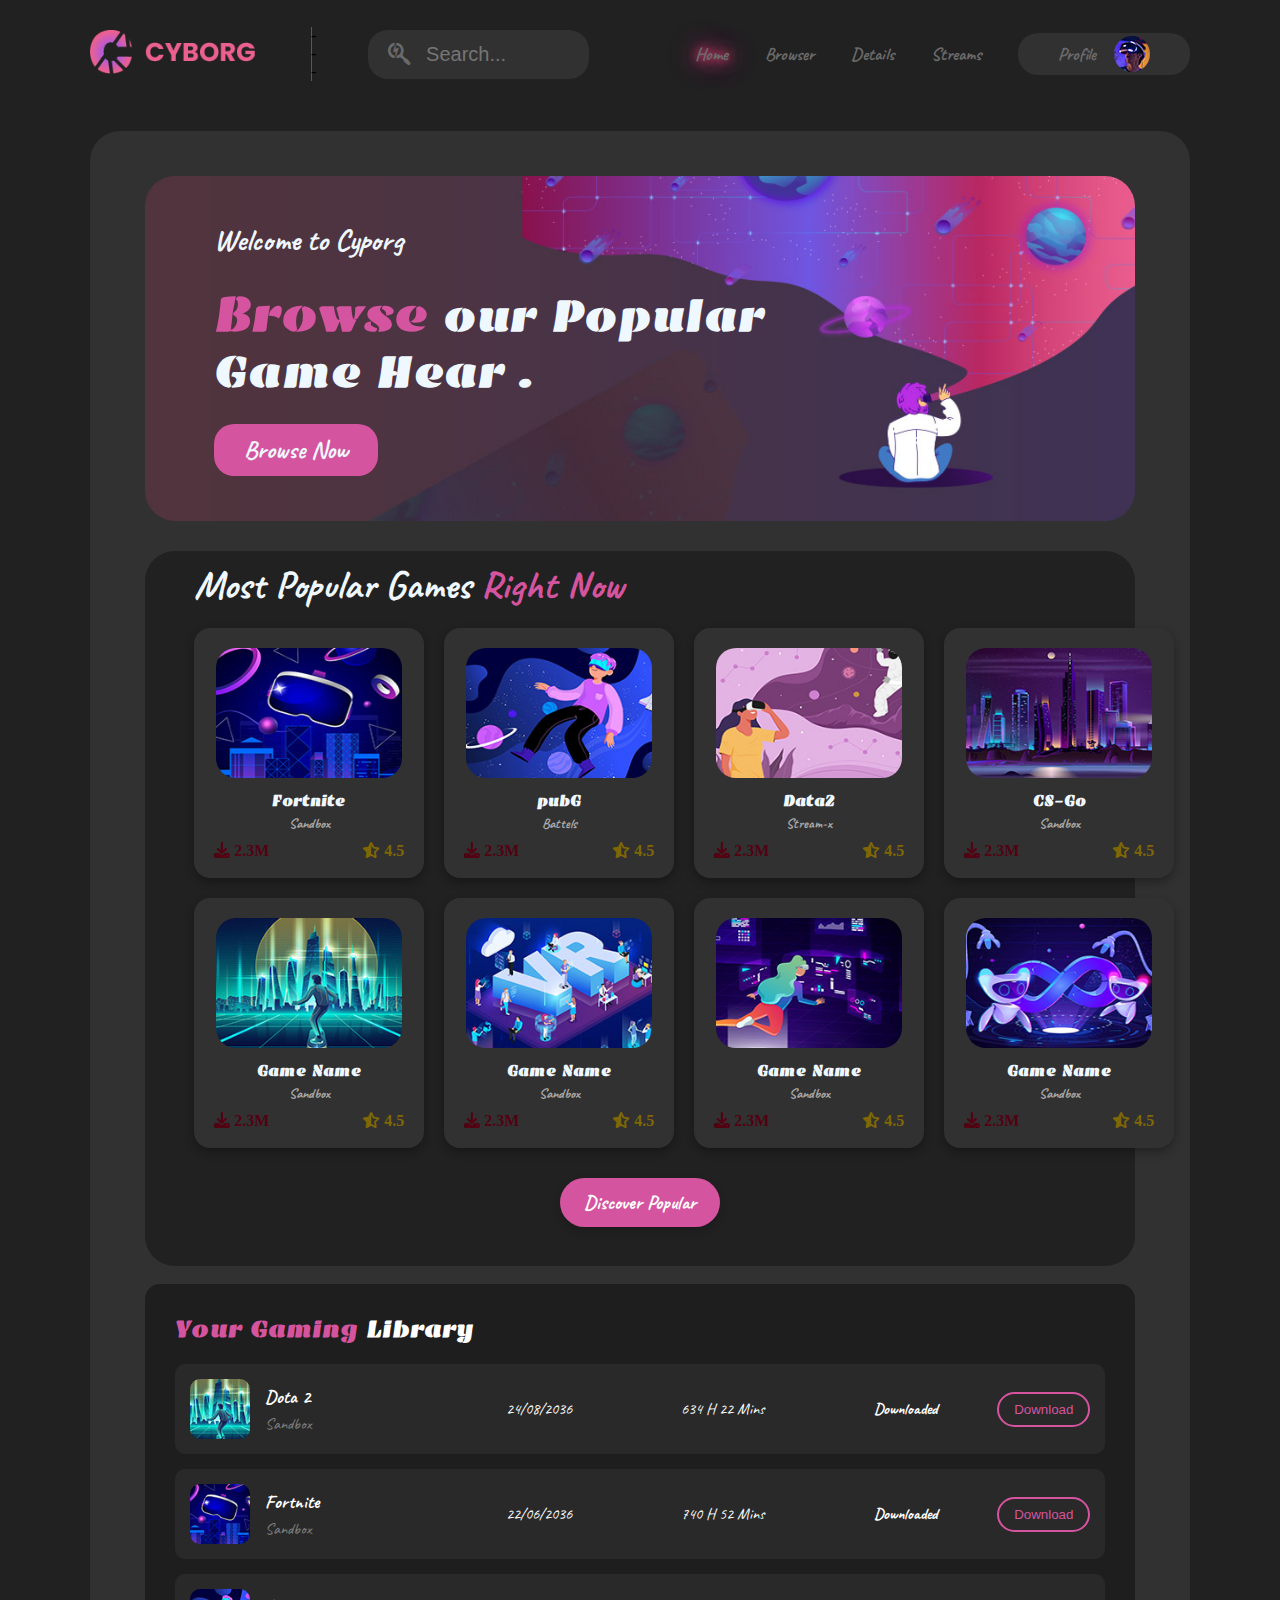
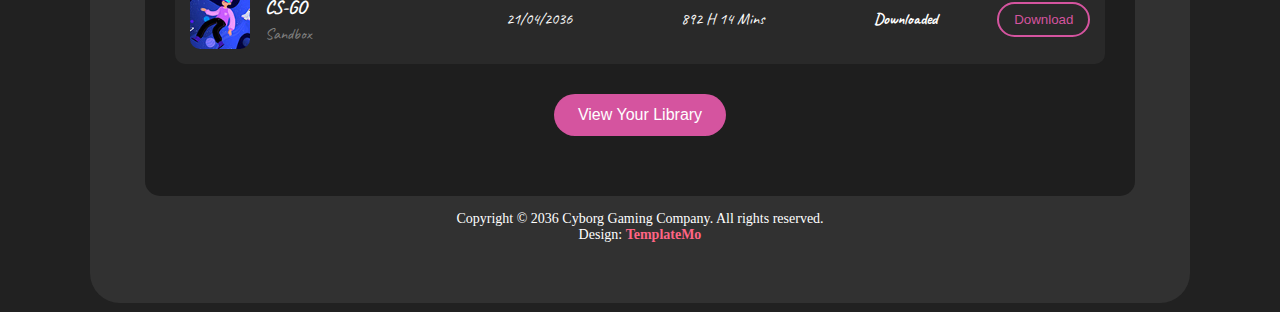
==== index.html @ ee214746 "Initial commit after renaming branch" ====
<!DOCTYPE html>

<html>

<head>
    <meta charset="utf-8">
    <meta name="viewport" content="width=device-width, initial-scale=1">
    <title>Project</title>
    <!--google fonts link!-->
    <link rel="preconnect" href="https://fonts.googleapis.com">
    <link rel="preconnect" href="https://fonts.gstatic.com" crossorigin>
    <link href="https://fonts.googleapis.com/css2?family=Caveat:wght@400..700&family=Emblema+One&display=swap"
        rel="stylesheet">
    <!--Css link!-->
    <link rel="stylesheet" href="https://cdnjs.cloudflare.com/ajax/libs/font-awesome/6.7.2/css/all.min.css"
        integrity="sha512-Evv84Mr4kqVGRNSgIGL/F/aIDqQb7xQ2vcrdIwxfjThSH8CSR7PBEakCr51Ck+w+/U6swU2Im1vVX0SVk9ABhg=="
        crossorigin="anonymous" referrerpolicy="no-referrer" />
    <link rel="stylesheet" href="Asses/CSS/Style.css">
</head>

<body>
    <section class="Maincontainer">
        <div class="header">
            <div class="logo">
                <img src="Asses/images/logo.png">
            </div>
            <div class="hline">---</div>
            <div class="search">
                <i class="fa-brands fa-searchengin"></i>
                <input type="text" placeholder=" Search... ">
            </div>
            <ul>
                <li><a href="index.html" class="active">Home</a></li>
                <li><a href="/Asses/Html/Browser.html">Browser</a></li>
                <li><a href="/Asses/Html/Details.html">Details</a></li>
                <li><a href="/Asses/Html/streams.html">streams</a></li>
                <li class="profile">
                    <a href="/Asses/Html/profile.html">profile</a>
                    <img src="Asses/images/profile-header.jpg">
                </li>

            </ul>
        </div>
        <div class="content">
            <div class="banner">
                <h3>
                    Welcome to Cyporg
                </h3>
                <h1>
                    <span>Browse</span> our Popular <br> Game Hear .
                </h1>
                <button>Browse Now</button>
            </div>

            <div class="smallbanner">
                <h3>Most Popular Games <span>Right Now </span> </h3>
                <br>
                <div class="cardcontainer">
                    <div class="card">
                        <img src="Asses/images/popular-01.jpg" alt="">
                        <h3 class="game-title">Fortnite</h3>
                        <p class="game-category">Sandbox</p>
                        <div class="game-info">
                            <span class="downloads"><i class="fa-solid fa-download"></i> 2.3M</span>
                            <span class="rating"> <i class="fa-solid fa-star-half-stroke"></i> 4.5 </span>
                        </div>
                    </div>
                    <div class="card">
                        <img src="Asses/images/popular-02.jpg" alt="">
                        <h3 class="game-title"> pubG</h3>
                        <p class="game-category">Battels</p>
                        <div class="game-info">
                            <span class="downloads"><i class="fa-solid fa-download"></i> 2.3M</span>
                            <span class="rating"> <i class="fa-solid fa-star-half-stroke"></i> 4.5 </span>
                        </div>
                    </div>
                    <div class="card">
                        <img src="Asses/images/popular-03.jpg" alt="">
                        <h3 class="game-title"> Data2 </h3>
                        <p class="game-category">Stream-x</p>
                        <div class="game-info">
                            <span class="downloads"><i class="fa-solid fa-download"></i> 2.3M</span>
                            <span class="rating"> <i class="fa-solid fa-star-half-stroke"></i> 4.5 </span>
                        </div>
                    </div>
                    <div class="card">
                        <img src="Asses/images/popular-04.jpg" alt="">
                        <h3 class="game-title">CS-Go</h3>
                        <p class="game-category">Sandbox</p>
                        <div class="game-info">
                            <span class="downloads"><i class="fa-solid fa-download"></i> 2.3M</span>
                            <span class="rating"> <i class="fa-solid fa-star-half-stroke"></i> 4.5 </span>
                        </div>
                    </div>
                    <div class="card">
                        <img src="Asses/images/popular-05.jpg" alt="">
                        <h3 class="game-title">Game Name</h3>
                        <p class="game-category">Sandbox</p>
                        <div class="game-info">
                            <span class="downloads"><i class="fa-solid fa-download"></i> 2.3M</span>
                            <span class="rating"> <i class="fa-solid fa-star-half-stroke"></i> 4.5 </span>
                        </div>
                    </div>
                    <div class="card">
                        <img src="Asses/images/popular-06.jpg" alt="">
                        <h3 class="game-title">Game Name</h3>
                        <p class="game-category">Sandbox</p>
                        <div class="game-info">
                            <span class="downloads"><i class="fa-solid fa-download"></i> 2.3M</span>
                            <span class="rating"> <i class="fa-solid fa-star-half-stroke"></i> 4.5 </span>
                        </div>
                    </div>
                    <div class="card">
                        <img src="Asses/images/popular-07.jpg" alt="">
                        <h3 class="game-title">Game Name</h3>
                        <p class="game-category">Sandbox</p>
                        <div class="game-info">
                            <span class="downloads"><i class="fa-solid fa-download"></i> 2.3M</span>
                            <span class="rating"> <i class="fa-solid fa-star-half-stroke"></i> 4.5 </span>
                        </div>
                    </div>
                    <div class="card">
                        <img src="Asses/images/popular-08.jpg" alt="">
                        <h3 class="game-title">Game Name</h3>
                        <p class="game-category">Sandbox</p>
                        <div class="game-info">
                            <span class="downloads"><i class="fa-solid fa-download"></i> 2.3M</span>
                            <span class="rating"> <i class="fa-solid fa-star-half-stroke"></i> 4.5 </span>
                        </div>
                    </div>


                </div>
                <button class="discoverbtn">Discover Popular</button>

            </div>

            <br>

            <div class="library-container">
                <h2 class="library-title"><span>Your Gaming</span> Library</h2>
                <div class="game-list">
                    <div class="game-item">
                        <img src="Asses/images/game-01.jpg" alt="Dota 2">
                        <div class="game-info">
                            <h3>Dota 2</h3>
                            <p>Sandbox</p>
                        </div>
                        <p class="date">24/08/2036</p>
                        <p class="hours">634 H 22 Mins</p>
                        <p class="status"><strong>Downloaded</strong></p>
                        <button class="download-btn disabled">Download</button>
                    </div>
            
                    <div class="game-item">
                        <img src="Asses/images/game-02.jpg" alt="Fortnite">
                        <div class="game-info">
                            <h3>Fortnite</h3>
                            <p>Sandbox</p>
                        </div>
                        <p class="date">22/06/2036</p>
                        <p class="hours">740 H 52 Mins</p>
                        <p class="status"><strong>Downloaded</strong></p>
                        <button class="download-btn  ">Download</button>
                    </div>
            
                    <div class="game-item">
                        <img src="Asses/images/game-03.jpg" alt="CS-GO">
                        <div class="game-info">
                            <h3>CS-GO</h3>
                            <p>Sandbox</p>
                        </div>
                        <p class="date">21/04/2036</p>
                        <p class="hours">892 H 14 Mins</p>
                        <p class="status"><strong>Downloaded</strong></p>
                        <button class="download-btn disabled">Download</button>
                    </div>
                </div>
            
                <button class="view-library">View Your Library</button>
            </div>

            <footer class="footer">
                <p>Copyright © 2036 Cyborg Gaming Company. All rights reserved.</p>
                <p>Design: <span>TemplateMo</span></p>
            </footer>
        </div>

          

        
    </section>



</body>

</html>
---- Asses/CSS/Style.css ----
*{
    margin: 0;
    padding: 0;
    box-sizing: border-box;
}

:root{

--darkgray: #212121;
--lightgray: #313131;
--pinkcolor: #D5549F;
--Mainfont :"Emblema One", system-ui ;
--Secondreyfont :"Caveat", cursive;
} 

.Maincontainer{
    width: 100%;

    background-color: var(--darkgray);
    padding: 3vh 7% 1vh ;
}

.Maincontainer .header{
   width: 100%;
   display: flex;
    justify-content: space-between;
    align-items: center;
}

.Maincontainer .header .logo{
    width: 15%;
}

.Maincontainer .header .logo img{
    width: 100%;
    height: auto;
}

.Maincontainer .header .hline{
    width: 1px;
    height: 60%;
    background-color: rgba(151, 156, 160, 0.452);
}

.Maincontainer .header .search{
    width: 20%;
    display: flex;
    align-items: center;
    gap: 10px;
    background-color: var(--lightgray);
    border-radius: 20px;
    -webkit-border-radius: 20px;
    -moz-border-radius: 20px;
    -ms-border-radius: 20px;
    -o-border-radius: 20px;
    padding: 12px 20px;
    color : #6b6a6a ;
    font-size: 25px;
}
.Maincontainer .header .search input{
    background-color: transparent;
    border: none;
    font-size: 20px;
    width: 70%;

}

.Maincontainer .header ul{
    width: 45%;
    display: flex;
    justify-content: space-between;
    list-style: none;
    margin-left: 50px;
    align-items: center;
}

.Maincontainer .header ul li a{
    color:#6b6a6a;
    font-size: 18px;
    text-decoration: none;
    text-transform: capitalize;
    font-family: var(--Secondreyfont);
    font-weight: bold;
}
.Maincontainer .header ul li a:hover{
    color: var(--pinkcolor);
    transition: 0.3s ease-in-out;
}

.Maincontainer .header ul .profile{
    display: flex;
    justify-content: space-between;
    gap: 18px;
    align-items: center;
    background-color: var(--lightgray);
    color: aliceblue;
    border-radius: 20px;
    -webkit-border-radius: 20px;
    -moz-border-radius: 20px;
    -ms-border-radius: 20px;
    -o-border-radius: 20px;
    padding: 3px 40px;
}

.active {
    color: #ff4081; /* لون مميز */
    font-weight: bold; /* اجعل الخط سميك */
    text-shadow: 0 0 10px #ff4081, 0 0 20px #ff4081, 0 0 30px #ff4081;
    /* تأثير الظل */
    transition: all 0.3s ease-in-out; /* تأثير انتقال سلس */
    
}
 


.Maincontainer .header ul .profile img{
   
    border-radius: 50%;
    -webkit-border-radius: 50%;
    -moz-border-radius: 50%;
    -ms-border-radius: 50%;
    -o-border-radius: 50%;
}

.Maincontainer .content{
    width: 100%;
    padding: 5vh 5% ;
    background-color: var(--lightgray);
    border-radius: 30px;
    -webkit-border-radius:  30px;
    -moz-border-radius:  30px;
    -ms-border-radius:  30px;
    -o-border-radius:  30px;
    margin-top: 50px;
}

.Maincontainer .content .banner{
    width: 100%;
    background-image: url(../images/banner-bg.jpg);
    background-size: 100% 100%;
    padding: 5vh 7%;
    border-radius: 30px;
    -webkit-border-radius:  30px;
    -moz-border-radius:  30px;
    -ms-border-radius:  30px;
    -o-border-radius:  30px;
    color: aliceblue;   
}

.Maincontainer .content .banner h1 span{
    color: var(--pinkcolor);
    font-family: var(--Mainfont);
    font-size: 50px;
    font-weight: bold;
}
.Maincontainer .content .banner h3{
   font-size: 30px;
    font-family: var(--Secondreyfont);
    font-weight: bold;
}

.Maincontainer .content .banner h1 {
    font-size: 45px;
    font-family: var(--Mainfont);
    font-weight: bold;
    margin: 25px 0;
}
.Maincontainer .content .banner button{
    background-color: var(--pinkcolor);
    color: aliceblue;
    padding: 10px 30px;
    border: none;
    border-radius: 20px;
    -webkit-border-radius: 20px;
    -moz-border-radius: 20px;
    -ms-border-radius: 20px;
    -o-border-radius: 20px;
    font-size: 25px;
    font-family: var(--Secondreyfont);
    font-weight: bold;
    border: none;
}



.Maincontainer .content .smallbanner {
    width: 100%;
    padding: 1vh 5% ;
    background-color: var(--darkgray);
    border-radius: 30px;
    -webkit-border-radius:  30px;
    -moz-border-radius:  30px;
    -ms-border-radius:  30px;
    -o-border-radius:  30px;
    margin-top: 30px;
    
    }


.Maincontainer .content .smallbanner h3{
    font-size: 40px;
    font-family: var(--Secondreyfont);
    font-weight: bold;
    color: aliceblue;
}
.Maincontainer .content .smallbanner h3 span{
    color: var(--pinkcolor);
    font-family: var(--Secondreyfont);
    font-weight: bold;
}

.Maincontainer .content .smallbanner .cardcontainer {
    display: grid;
    grid-template-columns: repeat(4, 1fr); /* يجعل كل صف يحتوي على 4 كروت */
    gap: 20px;

}

.Maincontainer .content .smallbanner .card {
    background-color: var(--lightgray);
    color: white;
    padding: 16px;
    width: 230px;
    height: 250px;
    border-radius: 16px;
    box-shadow: 0 4px 10px rgba(0, 0, 0, 0.3);
    text-align: center;
    padding: 20px;
    position: relative;

    

}

/* Image Styling */
.Maincontainer .content .smallbanner .card img {
    width: 98%;
    height: 130px;
    border-radius: 20px ;
    -webkit-border-radius: 20px;
    -moz-border-radius: 20px;
    -ms-border-radius: 20px;
    -o-border-radius: 20px;
    



}

/* Title & Category */
.Maincontainer .content .smallbanner .card .game-title {
    font-size: 15px;
    font-family: var(--Mainfont);
    margin: 10px 0 5px;
}

.Maincontainer .content .smallbanner .card .game-category {
    color: #aaa;
    font-size: 14px;
    font-family: var(--Secondreyfont);
    font-weight: bold;
}

/* Rating & Downloads */
.Maincontainer .content .smallbanner .card .game-info {
    display: flex;
    justify-content: space-between;
    margin-top: 10px;
    font-weight: bold;
}

.Maincontainer .content .smallbanner .card .rating {
    color: #806705;
}

.Maincontainer .content .smallbanner .card .downloads {
    color: #520213;
}

.discoverbtn {
    
    background-color :var(--pinkcolor); /* لون الخلفية */
    color: white; 
    font-size: 16px;
    font-weight: bold;
    padding: 12px 24px;
    border: none;
    border-radius: 30px; 
    display: block;
    margin: 30px auto; 
    box-shadow: 0px 4px 10px rgba(0, 0, 0, 0.2); /* إضافة ظل خفيف */
    transition: 0.3s ease-in-out;
    font-family: var(--Secondreyfont);
    font-weight: bold;
    text-align: center; /* محاذاة النص في المنتصف */
    text-decoration: none; /* إزالة التسطير من النص */
    cursor: pointer; /* تغيير شكل المؤشر عند التمرير فوق الزر */
    font-size: 20px; /* حجم الخط */

}

.discoverbtn:hover {
    background-color: #4d032e; /* لون الخلفية عند التمرير */
    transform: translateY(-2px); /* تحريك الزر لأعلى قليلاً عند التمرير */
    box-shadow: 0px 6px 15px rgba(0, 0, 0, 0.3); /* زيادة الظل عند التمرير */
}



    .library-container {
        background-color: #1e1e1e;
        padding: 30px;
        border-radius: 15px;
        text-align: center;
        width: 100%;
        height: 900%;
        margin: auto;
    }
    
    .library-title {
        font-size: 24px;
        color: white;
        font-weight: bold;
        text-align: left;
        margin-bottom: 20px;
        font-family: var(--Mainfont);
        font-weight: bold;
    }
    
    .library-title span {
        color: white;
        font-weight: bold;
    }
    
    .library-title span:last-child {
        color: var(--pinkcolor);
    }
    
    .game-list {
        display: flex;
        flex-direction: column;
        gap: 15px;
        font-family: var(--Secondreyfont);

    }
    
    .game-item {
        display: flex;
        align-items: center;
        background-color: #292929;
        padding: 15px;
        border-radius: 10px;
    }
    
    .game-item img {
        width: 60px;
        height: 60px;
        border-radius: 10px;
        margin-right: 15px;
    }
    
    .game-info {
        flex: 1;
        text-align: left;
    }
    
    .game-info h3 {
        font-family: var(--Secondreyfont);
        color: white;
        margin: 0;
    }
    
    .game-info p {
        color: gray;
        margin: 5px 0 0;
    }
    
    .date, .hours, .status {
        color: white;
        flex: 1;
        text-align: center;
    }
    
    .download-btn {
        border: 2px solid var(--pinkcolor);
        background: none;
        color: var(--pinkcolor);
        padding: 8px 15px;
        border-radius: 20px;
        cursor: pointer;
        transition: 0.3s;
    }
    

    .download-btn:hover {
        background: #99001f;
        color: white;
    }
    
    
    .view-library {
        background-color: var(--pinkcolor);
        color: white;
        font-size: 16px;
        padding: 12px 24px;
        border: none;
        border-radius: 30px;
        cursor: pointer;
        display: block;
        margin: 30px auto;
        transition: 0.3s ease-in-out;
    }
    
    .view-library:hover {
        background-color: var(--pinkcolor);
    }
    .footer {
        color: white;
        text-align: center;
        padding: 15px 0;
        font-size: 14px;
        width: 100%;
        position: relative;
        bottom: 0;

    }
    
    .footer span {
        color: #ff6584;
        font-weight: bold;
    }
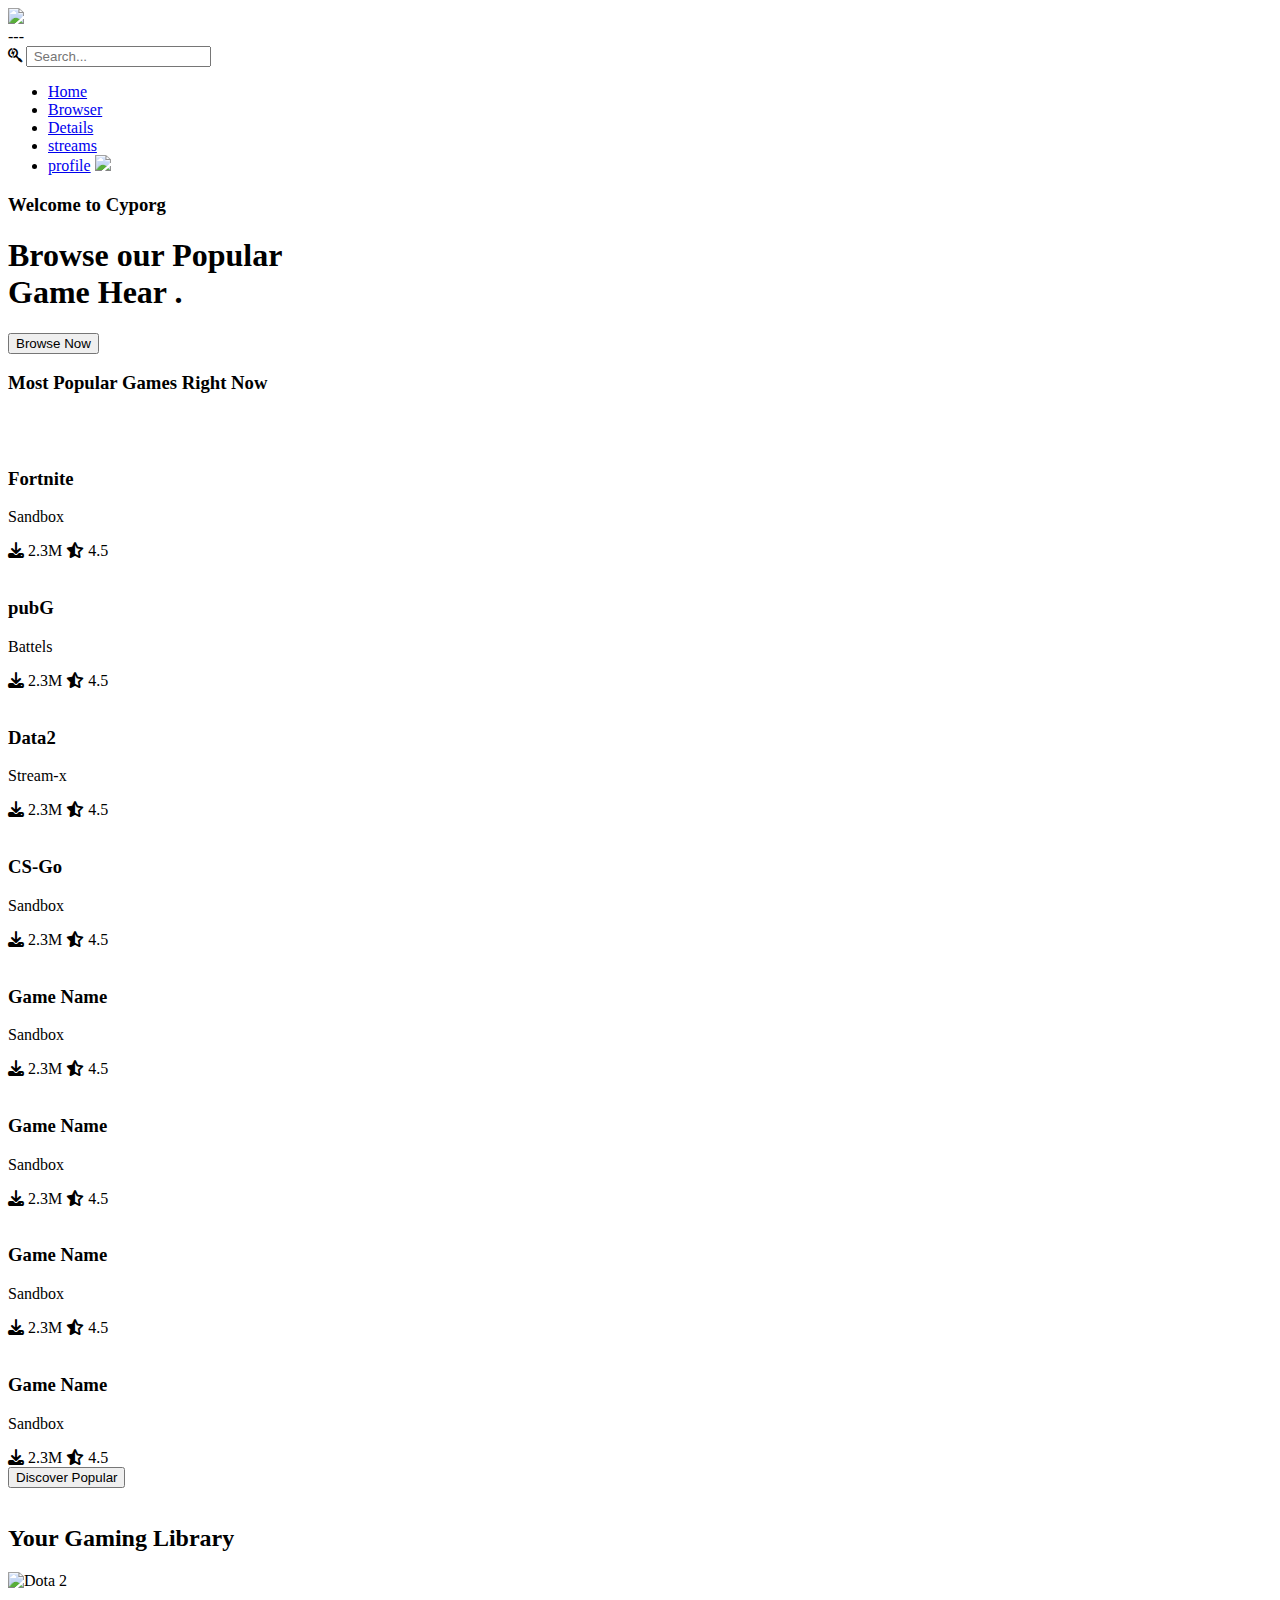
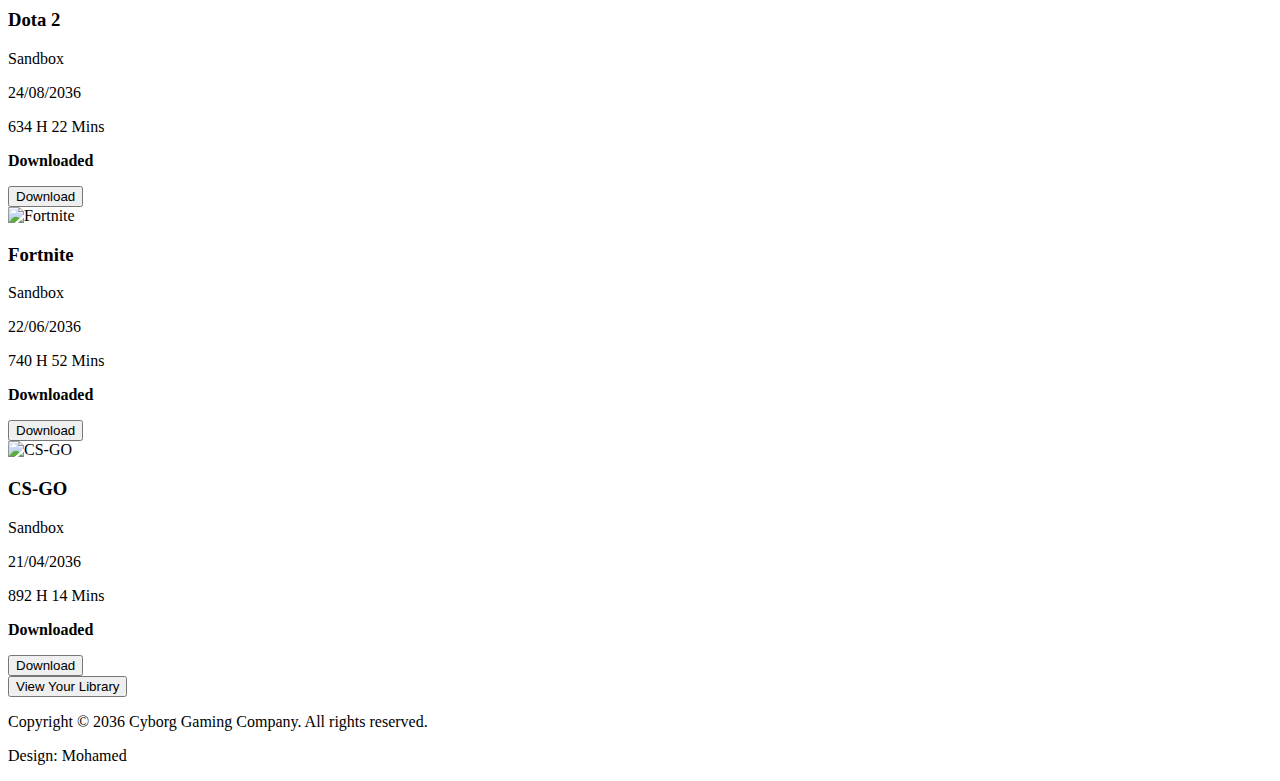
==== commit e0150acf: "Edit gym website content" ====
--- a/index.html
+++ b/index.html
@@ -15,14 +15,16 @@
     <link rel="stylesheet" href="https://cdnjs.cloudflare.com/ajax/libs/font-awesome/6.7.2/css/all.min.css"
         integrity="sha512-Evv84Mr4kqVGRNSgIGL/F/aIDqQb7xQ2vcrdIwxfjThSH8CSR7PBEakCr51Ck+w+/U6swU2Im1vVX0SVk9ABhg=="
         crossorigin="anonymous" referrerpolicy="no-referrer" />
-    <link rel="stylesheet" href="Asses/CSS/Style.css">
+    <link rel="stylesheet" href=".../CSS/Style.css">
+    <meta name="viewport" content="width=device-width, initial-scale=1.0">
+
 </head>
 
 <body>
     <section class="Maincontainer">
         <div class="header">
             <div class="logo">
-                <img src="Asses/images/logo.png">
+                <img src=".../images/logo.png">
             </div>
             <div class="hline">---</div>
             <div class="search">
@@ -31,12 +33,12 @@
             </div>
             <ul>
                 <li><a href="index.html" class="active">Home</a></li>
-                <li><a href="/Asses/Html/Browser.html">Browser</a></li>
-                <li><a href="/Asses/Html/Details.html">Details</a></li>
-                <li><a href="/Asses/Html/streams.html">streams</a></li>
+                <li><a href=".../Html/Browser.html">Browser</a></li>
+                <li><a href=".../Html/Details.html">Details</a></li>
+                <li><a href=".../Html/streams.html">streams</a></li>
                 <li class="profile">
-                    <a href="/Asses/Html/profile.html">profile</a>
-                    <img src="Asses/images/profile-header.jpg">
+                    <a href=".../Html/profile.html">profile</a>
+                    <img src=".../images/profile-header.jpg">
                 </li>
 
             </ul>
@@ -57,7 +59,7 @@
                 <br>
                 <div class="cardcontainer">
                     <div class="card">
-                        <img src="Asses/images/popular-01.jpg" alt="">
+                        <img src=".../images/popular-01.jpg" alt="">
                         <h3 class="game-title">Fortnite</h3>
                         <p class="game-category">Sandbox</p>
                         <div class="game-info">
@@ -66,7 +68,7 @@
                         </div>
                     </div>
                     <div class="card">
-                        <img src="Asses/images/popular-02.jpg" alt="">
+                        <img src=".../images/popular-02.jpg" alt="">
                         <h3 class="game-title"> pubG</h3>
                         <p class="game-category">Battels</p>
                         <div class="game-info">
@@ -75,7 +77,7 @@
                         </div>
                     </div>
                     <div class="card">
-                        <img src="Asses/images/popular-03.jpg" alt="">
+                        <img src=".../images/popular-03.jpg" alt="">
                         <h3 class="game-title"> Data2 </h3>
                         <p class="game-category">Stream-x</p>
                         <div class="game-info">
@@ -84,7 +86,7 @@
                         </div>
                     </div>
                     <div class="card">
-                        <img src="Asses/images/popular-04.jpg" alt="">
+                        <img src=".../images/popular-04.jpg" alt="">
                         <h3 class="game-title">CS-Go</h3>
                         <p class="game-category">Sandbox</p>
                         <div class="game-info">
@@ -93,34 +95,34 @@
                         </div>
                     </div>
                     <div class="card">
-                        <img src="Asses/images/popular-05.jpg" alt="">
-                        <h3 class="game-title">Game Name</h3>
-                        <p class="game-category">Sandbox</p>
-                        <div class="game-info">
-                            <span class="downloads"><i class="fa-solid fa-download"></i> 2.3M</span>
-                            <span class="rating"> <i class="fa-solid fa-star-half-stroke"></i> 4.5 </span>
-                        </div>
-                    </div>
-                    <div class="card">
-                        <img src="Asses/images/popular-06.jpg" alt="">
-                        <h3 class="game-title">Game Name</h3>
-                        <p class="game-category">Sandbox</p>
-                        <div class="game-info">
-                            <span class="downloads"><i class="fa-solid fa-download"></i> 2.3M</span>
-                            <span class="rating"> <i class="fa-solid fa-star-half-stroke"></i> 4.5 </span>
-                        </div>
-                    </div>
-                    <div class="card">
-                        <img src="Asses/images/popular-07.jpg" alt="">
-                        <h3 class="game-title">Game Name</h3>
-                        <p class="game-category">Sandbox</p>
-                        <div class="game-info">
-                            <span class="downloads"><i class="fa-solid fa-download"></i> 2.3M</span>
-                            <span class="rating"> <i class="fa-solid fa-star-half-stroke"></i> 4.5 </span>
-                        </div>
-                    </div>
-                    <div class="card">
-                        <img src="Asses/images/popular-08.jpg" alt="">
+                        <img src=".../images/popular-05.jpg" alt="">
+                        <h3 class="game-title">Game Name</h3>
+                        <p class="game-category">Sandbox</p>
+                        <div class="game-info">
+                            <span class="downloads"><i class="fa-solid fa-download"></i> 2.3M</span>
+                            <span class="rating"> <i class="fa-solid fa-star-half-stroke"></i> 4.5 </span>
+                        </div>
+                    </div>
+                    <div class="card">
+                        <img src=".../images/popular-06.jpg" alt="">
+                        <h3 class="game-title">Game Name</h3>
+                        <p class="game-category">Sandbox</p>
+                        <div class="game-info">
+                            <span class="downloads"><i class="fa-solid fa-download"></i> 2.3M</span>
+                            <span class="rating"> <i class="fa-solid fa-star-half-stroke"></i> 4.5 </span>
+                        </div>
+                    </div>
+                    <div class="card">
+                        <img src=".../images/popular-07.jpg" alt="">
+                        <h3 class="game-title">Game Name</h3>
+                        <p class="game-category">Sandbox</p>
+                        <div class="game-info">
+                            <span class="downloads"><i class="fa-solid fa-download"></i> 2.3M</span>
+                            <span class="rating"> <i class="fa-solid fa-star-half-stroke"></i> 4.5 </span>
+                        </div>
+                    </div>
+                    <div class="card">
+                        <img src=".../images/popular-08.jpg" alt="">
                         <h3 class="game-title">Game Name</h3>
                         <p class="game-category">Sandbox</p>
                         <div class="game-info">
@@ -141,7 +143,7 @@
                 <h2 class="library-title"><span>Your Gaming</span> Library</h2>
                 <div class="game-list">
                     <div class="game-item">
-                        <img src="Asses/images/game-01.jpg" alt="Dota 2">
+                        <img src=".../images/game-01.jpg" alt="Dota 2">
                         <div class="game-info">
                             <h3>Dota 2</h3>
                             <p>Sandbox</p>
@@ -153,7 +155,7 @@
                     </div>
             
                     <div class="game-item">
-                        <img src="Asses/images/game-02.jpg" alt="Fortnite">
+                        <img src=".../images/game-02.jpg" alt="Fortnite">
                         <div class="game-info">
                             <h3>Fortnite</h3>
                             <p>Sandbox</p>
@@ -165,7 +167,7 @@
                     </div>
             
                     <div class="game-item">
-                        <img src="Asses/images/game-03.jpg" alt="CS-GO">
+                        <img src=".../images/game-03.jpg" alt="CS-GO">
                         <div class="game-info">
                             <h3>CS-GO</h3>
                             <p>Sandbox</p>
@@ -182,7 +184,7 @@
 
             <footer class="footer">
                 <p>Copyright © 2036 Cyborg Gaming Company. All rights reserved.</p>
-                <p>Design: <span>TemplateMo</span></p>
+                <p>Design: <span>Mohamed</span></p>
             </footer>
         </div>
 
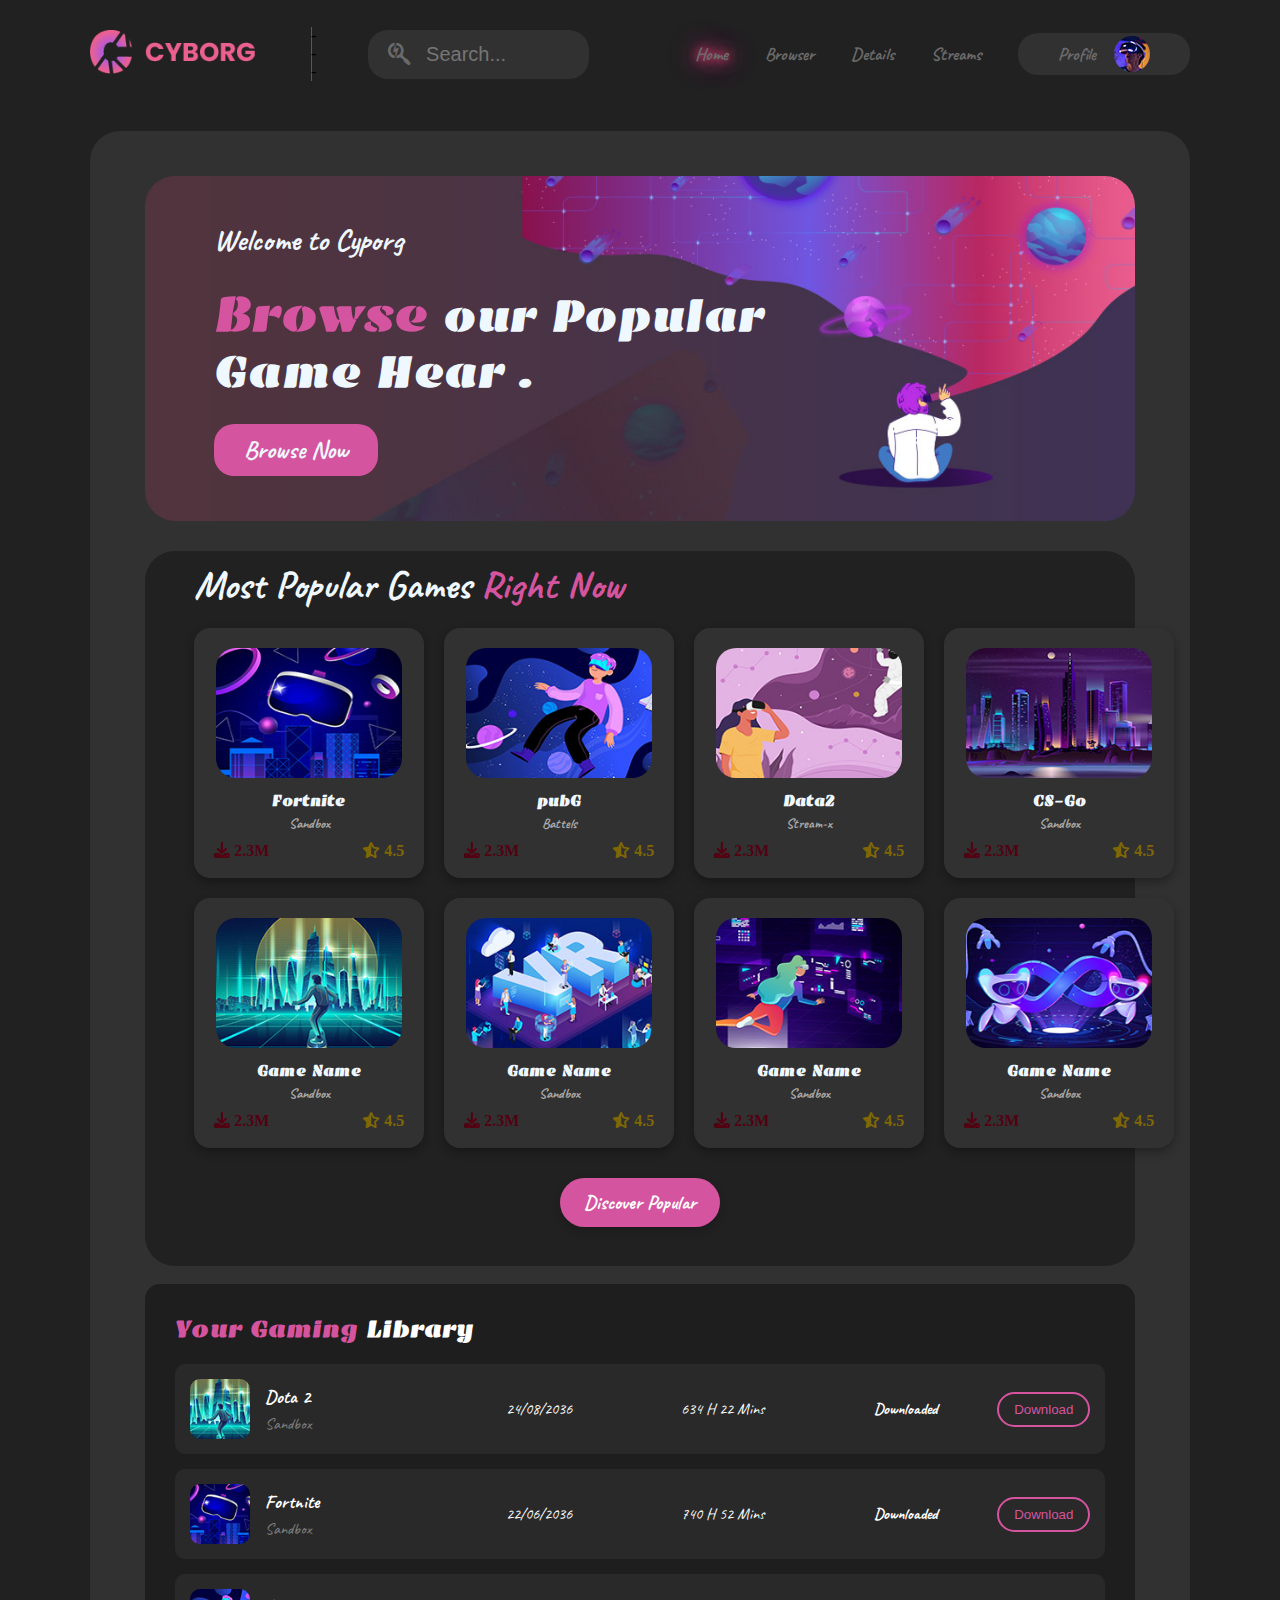
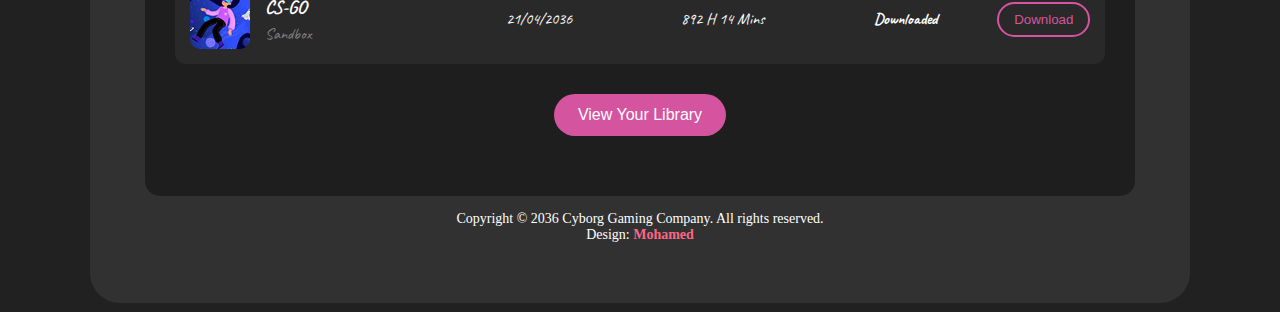
==== commit cd382ecd: "وصف واضح للتعديلات" ====
--- a/index.html
+++ b/index.html
@@ -15,7 +15,7 @@
     <link rel="stylesheet" href="https://cdnjs.cloudflare.com/ajax/libs/font-awesome/6.7.2/css/all.min.css"
         integrity="sha512-Evv84Mr4kqVGRNSgIGL/F/aIDqQb7xQ2vcrdIwxfjThSH8CSR7PBEakCr51Ck+w+/U6swU2Im1vVX0SVk9ABhg=="
         crossorigin="anonymous" referrerpolicy="no-referrer" />
-    <link rel="stylesheet" href=".../CSS/Style.css">
+    <link rel="stylesheet" href="./Asses/CSS/Style.css">
     <meta name="viewport" content="width=device-width, initial-scale=1.0">
 
 </head>
@@ -24,7 +24,7 @@
     <section class="Maincontainer">
         <div class="header">
             <div class="logo">
-                <img src=".../images/logo.png">
+                <img src="./Asses/images/logo.png">
             </div>
             <div class="hline">---</div>
             <div class="search">
@@ -33,12 +33,12 @@
             </div>
             <ul>
                 <li><a href="index.html" class="active">Home</a></li>
-                <li><a href=".../Html/Browser.html">Browser</a></li>
-                <li><a href=".../Html/Details.html">Details</a></li>
-                <li><a href=".../Html/streams.html">streams</a></li>
+                <li><a href="./Asses/Html/Browser.html">Browser</a></li>
+                <li><a href="./Asses/Html/Details.html">Details</a></li>
+                <li><a href="./Asses/Html/streams.html">streams</a></li>
                 <li class="profile">
-                    <a href=".../Html/profile.html">profile</a>
-                    <img src=".../images/profile-header.jpg">
+                    <a href="./Asses/Html/profile.html">profile</a>
+                    <img src="./Asses/images/profile-header.jpg">
                 </li>
 
             </ul>
@@ -59,7 +59,7 @@
                 <br>
                 <div class="cardcontainer">
                     <div class="card">
-                        <img src=".../images/popular-01.jpg" alt="">
+                        <img src="./Asses//images/popular-01.jpg" alt="">
                         <h3 class="game-title">Fortnite</h3>
                         <p class="game-category">Sandbox</p>
                         <div class="game-info">
@@ -68,7 +68,7 @@
                         </div>
                     </div>
                     <div class="card">
-                        <img src=".../images/popular-02.jpg" alt="">
+                        <img src="./Asses/images/popular-02.jpg" alt="">
                         <h3 class="game-title"> pubG</h3>
                         <p class="game-category">Battels</p>
                         <div class="game-info">
@@ -77,7 +77,7 @@
                         </div>
                     </div>
                     <div class="card">
-                        <img src=".../images/popular-03.jpg" alt="">
+                        <img src="./Asses/images/popular-03.jpg" alt="">
                         <h3 class="game-title"> Data2 </h3>
                         <p class="game-category">Stream-x</p>
                         <div class="game-info">
@@ -86,7 +86,7 @@
                         </div>
                     </div>
                     <div class="card">
-                        <img src=".../images/popular-04.jpg" alt="">
+                        <img src="./Asses/images/popular-04.jpg" alt="">
                         <h3 class="game-title">CS-Go</h3>
                         <p class="game-category">Sandbox</p>
                         <div class="game-info">
@@ -95,34 +95,34 @@
                         </div>
                     </div>
                     <div class="card">
-                        <img src=".../images/popular-05.jpg" alt="">
-                        <h3 class="game-title">Game Name</h3>
-                        <p class="game-category">Sandbox</p>
-                        <div class="game-info">
-                            <span class="downloads"><i class="fa-solid fa-download"></i> 2.3M</span>
-                            <span class="rating"> <i class="fa-solid fa-star-half-stroke"></i> 4.5 </span>
-                        </div>
-                    </div>
-                    <div class="card">
-                        <img src=".../images/popular-06.jpg" alt="">
-                        <h3 class="game-title">Game Name</h3>
-                        <p class="game-category">Sandbox</p>
-                        <div class="game-info">
-                            <span class="downloads"><i class="fa-solid fa-download"></i> 2.3M</span>
-                            <span class="rating"> <i class="fa-solid fa-star-half-stroke"></i> 4.5 </span>
-                        </div>
-                    </div>
-                    <div class="card">
-                        <img src=".../images/popular-07.jpg" alt="">
-                        <h3 class="game-title">Game Name</h3>
-                        <p class="game-category">Sandbox</p>
-                        <div class="game-info">
-                            <span class="downloads"><i class="fa-solid fa-download"></i> 2.3M</span>
-                            <span class="rating"> <i class="fa-solid fa-star-half-stroke"></i> 4.5 </span>
-                        </div>
-                    </div>
-                    <div class="card">
-                        <img src=".../images/popular-08.jpg" alt="">
+                        <img src="./Asses/images/popular-05.jpg" alt="">
+                        <h3 class="game-title">Game Name</h3>
+                        <p class="game-category">Sandbox</p>
+                        <div class="game-info">
+                            <span class="downloads"><i class="fa-solid fa-download"></i> 2.3M</span>
+                            <span class="rating"> <i class="fa-solid fa-star-half-stroke"></i> 4.5 </span>
+                        </div>
+                    </div>
+                    <div class="card">
+                        <img src="./Asses/images/popular-06.jpg" alt="">
+                        <h3 class="game-title">Game Name</h3>
+                        <p class="game-category">Sandbox</p>
+                        <div class="game-info">
+                            <span class="downloads"><i class="fa-solid fa-download"></i> 2.3M</span>
+                            <span class="rating"> <i class="fa-solid fa-star-half-stroke"></i> 4.5 </span>
+                        </div>
+                    </div>
+                    <div class="card">
+                        <img src="./Asses/images/popular-07.jpg" alt="">
+                        <h3 class="game-title">Game Name</h3>
+                        <p class="game-category">Sandbox</p>
+                        <div class="game-info">
+                            <span class="downloads"><i class="fa-solid fa-download"></i> 2.3M</span>
+                            <span class="rating"> <i class="fa-solid fa-star-half-stroke"></i> 4.5 </span>
+                        </div>
+                    </div>
+                    <div class="card">
+                        <img src="./Asses/images/popular-08.jpg" alt="">
                         <h3 class="game-title">Game Name</h3>
                         <p class="game-category">Sandbox</p>
                         <div class="game-info">
@@ -143,7 +143,7 @@
                 <h2 class="library-title"><span>Your Gaming</span> Library</h2>
                 <div class="game-list">
                     <div class="game-item">
-                        <img src=".../images/game-01.jpg" alt="Dota 2">
+                        <img src="./Asses/images/game-01.jpg" alt="Dota 2">
                         <div class="game-info">
                             <h3>Dota 2</h3>
                             <p>Sandbox</p>
@@ -155,7 +155,7 @@
                     </div>
             
                     <div class="game-item">
-                        <img src=".../images/game-02.jpg" alt="Fortnite">
+                        <img src="./Asses/images/game-02.jpg" alt="Fortnite">
                         <div class="game-info">
                             <h3>Fortnite</h3>
                             <p>Sandbox</p>
@@ -167,7 +167,7 @@
                     </div>
             
                     <div class="game-item">
-                        <img src=".../images/game-03.jpg" alt="CS-GO">
+                        <img src="./Asses/images/game-03.jpg" alt="CS-GO">
                         <div class="game-info">
                             <h3>CS-GO</h3>
                             <p>Sandbox</p>
@@ -197,4 +197,5 @@
 
 </body>
 
-</html>+</html>
+
--- a/Asses/CSS/Style.css
+++ b/Asses/CSS/Style.css
@@ -0,0 +1,447 @@
+*{
+    margin: 0;
+    padding: 0;
+    box-sizing: border-box;
+}
+
+:root{
+
+--darkgray: #212121;
+--lightgray: #313131;
+--pinkcolor: #D5549F;
+--Mainfont :"Emblema One", system-ui ;
+--Secondreyfont :"Caveat", cursive;
+} 
+
+
+@media (max-width: 768px) {
+    .games {
+      flex-direction: column;
+      align-items: center;
+    }
+  
+    .sidebar {
+      width: 100%;
+    }
+  }
+  
+
+  
+.Maincontainer{
+    width: 100%;
+
+    background-color: var(--darkgray);
+    padding: 3vh 7% 1vh ;
+}
+
+.Maincontainer .header{
+   width: 100%;
+   display: flex;
+    justify-content: space-between;
+    align-items: center;
+}
+
+.Maincontainer .header .logo{
+    width: 15%;
+}
+
+.Maincontainer .header .logo img{
+    width: 100%;
+    height: auto;
+}
+
+.Maincontainer .header .hline{
+    width: 1px;
+    height: 60%;
+    background-color: rgba(151, 156, 160, 0.452);
+}
+
+.Maincontainer .header .search{
+    width: 20%;
+    display: flex;
+    align-items: center;
+    gap: 10px;
+    background-color: var(--lightgray);
+    border-radius: 20px;
+    -webkit-border-radius: 20px;
+    -moz-border-radius: 20px;
+    -ms-border-radius: 20px;
+    -o-border-radius: 20px;
+    padding: 12px 20px;
+    color : #6b6a6a ;
+    font-size: 25px;
+outline: none;
+}
+.Maincontainer .header .search input{
+    background-color: transparent;
+    border: none;
+    font-size: 20px;
+    width: 70%;
+
+}
+
+.Maincontainer .header ul{
+    width: 45%;
+    display: flex;
+    justify-content: space-between;
+    list-style: none;
+    margin-left: 50px;
+    align-items: center;
+}
+
+.Maincontainer .header ul li a{
+    color:#6b6a6a;
+    font-size: 18px;
+    text-decoration: none;
+    text-transform: capitalize;
+    font-family: var(--Secondreyfont);
+    font-weight: bold;
+}
+.Maincontainer .header ul li a:hover{
+    color: var(--pinkcolor);
+    transition: 0.3s ease-in-out;
+}
+
+.Maincontainer .header ul .profile{
+    display: flex;
+    justify-content: space-between;
+    gap: 18px;
+    align-items: center;
+    background-color: var(--lightgray);
+    color: aliceblue;
+    border-radius: 20px;
+    -webkit-border-radius: 20px;
+    -moz-border-radius: 20px;
+    -ms-border-radius: 20px;
+    -o-border-radius: 20px;
+    padding: 3px 40px;
+}
+
+.active {
+    color: #ff4081; /* لون مميز */
+    font-weight: bold; /* اجعل الخط سميك */
+    text-shadow: 0 0 10px #ff4081, 0 0 20px #ff4081, 0 0 30px #ff4081;
+    /* تأثير الظل */
+    transition: all 0.3s ease-in-out; /* تأثير انتقال سلس */
+    
+}
+ 
+
+
+.Maincontainer .header ul .profile img{
+   
+    border-radius: 50%;
+    -webkit-border-radius: 50%;
+    -moz-border-radius: 50%;
+    -ms-border-radius: 50%;
+    -o-border-radius: 50%;
+}
+
+.Maincontainer .content{
+    width: 100%;
+    padding: 5vh 5% ;
+    background-color: var(--lightgray);
+    border-radius: 30px;
+    -webkit-border-radius:  30px;
+    -moz-border-radius:  30px;
+    -ms-border-radius:  30px;
+    -o-border-radius:  30px;
+    margin-top: 50px;
+}
+
+.Maincontainer .content .banner{
+    width: 100%;
+    background-image: url(../images/banner-bg.jpg);
+    background-size: 100% 100%;
+    padding: 5vh 7%;
+    border-radius: 30px;
+    -webkit-border-radius:  30px;
+    -moz-border-radius:  30px;
+    -ms-border-radius:  30px;
+    -o-border-radius:  30px;
+    color: aliceblue;   
+}
+
+.Maincontainer .content .banner h1 span{
+    color: var(--pinkcolor);
+    font-family: var(--Mainfont);
+    font-size: 50px;
+    font-weight: bold;
+}
+.Maincontainer .content .banner h3{
+   font-size: 30px;
+    font-family: var(--Secondreyfont);
+    font-weight: bold;
+}
+
+.Maincontainer .content .banner h1 {
+    font-size: 45px;
+    font-family: var(--Mainfont);
+    font-weight: bold;
+    margin: 25px 0;
+}
+.Maincontainer .content .banner button{
+    background-color: var(--pinkcolor);
+    color: aliceblue;
+    padding: 10px 30px;
+    border: none;
+    border-radius: 20px;
+    -webkit-border-radius: 20px;
+    -moz-border-radius: 20px;
+    -ms-border-radius: 20px;
+    -o-border-radius: 20px;
+    font-size: 25px;
+    font-family: var(--Secondreyfont);
+    font-weight: bold;
+    border: none;
+}
+
+
+
+.Maincontainer .content .smallbanner {
+    width: 100%;
+    padding: 1vh 5% ;
+    background-color: var(--darkgray);
+    border-radius: 30px;
+    -webkit-border-radius:  30px;
+    -moz-border-radius:  30px;
+    -ms-border-radius:  30px;
+    -o-border-radius:  30px;
+    margin-top: 30px;
+    
+    }
+
+
+.Maincontainer .content .smallbanner h3{
+    font-size: 40px;
+    font-family: var(--Secondreyfont);
+    font-weight: bold;
+    color: aliceblue;
+}
+.Maincontainer .content .smallbanner h3 span{
+    color: var(--pinkcolor);
+    font-family: var(--Secondreyfont);
+    font-weight: bold;
+}
+
+.Maincontainer .content .smallbanner .cardcontainer {
+    display: grid;
+    grid-template-columns: repeat(4, 1fr); /* يجعل كل صف يحتوي على 4 كروت */
+    gap: 20px;
+
+}
+
+.Maincontainer .content .smallbanner .card {
+    background-color: var(--lightgray);
+    color: white;
+    padding: 16px;
+    width: 230px;
+    height: 250px;
+    border-radius: 16px;
+    box-shadow: 0 4px 10px rgba(0, 0, 0, 0.3);
+    text-align: center;
+    padding: 20px;
+    position: relative;
+
+    
+
+}
+
+/* Image Styling */
+.Maincontainer .content .smallbanner .card img {
+    width: 98%;
+    height: 130px;
+    border-radius: 20px ;
+    -webkit-border-radius: 20px;
+    -moz-border-radius: 20px;
+    -ms-border-radius: 20px;
+    -o-border-radius: 20px;
+    
+
+
+
+}
+
+/* Title & Category */
+.Maincontainer .content .smallbanner .card .game-title {
+    font-size: 15px;
+    font-family: var(--Mainfont);
+    margin: 10px 0 5px;
+}
+
+.Maincontainer .content .smallbanner .card .game-category {
+    color: #aaa;
+    font-size: 14px;
+    font-family: var(--Secondreyfont);
+    font-weight: bold;
+}
+
+/* Rating & Downloads */
+.Maincontainer .content .smallbanner .card .game-info {
+    display: flex;
+    justify-content: space-between;
+    margin-top: 10px;
+    font-weight: bold;
+}
+
+.Maincontainer .content .smallbanner .card .rating {
+    color: #806705;
+}
+
+.Maincontainer .content .smallbanner .card .downloads {
+    color: #520213;
+}
+
+.discoverbtn {
+    
+    background-color :var(--pinkcolor); /* لون الخلفية */
+    color: white; 
+    font-size: 16px;
+    font-weight: bold;
+    padding: 12px 24px;
+    border: none;
+    border-radius: 30px; 
+    display: block;
+    margin: 30px auto; 
+    box-shadow: 0px 4px 10px rgba(0, 0, 0, 0.2); /* إضافة ظل خفيف */
+    transition: 0.3s ease-in-out;
+    font-family: var(--Secondreyfont);
+    font-weight: bold;
+    text-align: center; /* محاذاة النص في المنتصف */
+    text-decoration: none; /* إزالة التسطير من النص */
+    cursor: pointer; /* تغيير شكل المؤشر عند التمرير فوق الزر */
+    font-size: 20px; /* حجم الخط */
+
+}
+
+.discoverbtn:hover {
+    background-color: #4d032e; /* لون الخلفية عند التمرير */
+    transform: translateY(-2px); /* تحريك الزر لأعلى قليلاً عند التمرير */
+    box-shadow: 0px 6px 15px rgba(0, 0, 0, 0.3); /* زيادة الظل عند التمرير */
+}
+
+
+
+    .library-container {
+        background-color: #1e1e1e;
+        padding: 30px;
+        border-radius: 15px;
+        text-align: center;
+        width: 100%;
+        height: 900%;
+        margin: auto;
+    }
+    
+    .library-title {
+        font-size: 24px;
+        color: white;
+        font-weight: bold;
+        text-align: left;
+        margin-bottom: 20px;
+        font-family: var(--Mainfont);
+        font-weight: bold;
+    }
+    
+    .library-title span {
+        color: white;
+        font-weight: bold;
+    }
+    
+    .library-title span:last-child {
+        color: var(--pinkcolor);
+    }
+    
+    .game-list {
+        display: flex;
+        flex-direction: column;
+        gap: 15px;
+        font-family: var(--Secondreyfont);
+
+    }
+    
+    .game-item {
+        display: flex;
+        align-items: center;
+        background-color: #292929;
+        padding: 15px;
+        border-radius: 10px;
+    }
+    
+    .game-item img {
+        width: 60px;
+        height: 60px;
+        border-radius: 10px;
+        margin-right: 15px;
+    }
+    
+    .game-info {
+        flex: 1;
+        text-align: left;
+    }
+    
+    .game-info h3 {
+        font-family: var(--Secondreyfont);
+        color: white;
+        margin: 0;
+    }
+    
+    .game-info p {
+        color: gray;
+        margin: 5px 0 0;
+    }
+    
+    .date, .hours, .status {
+        color: white;
+        flex: 1;
+        text-align: center;
+    }
+    
+    .download-btn {
+        border: 2px solid var(--pinkcolor);
+        background: none;
+        color: var(--pinkcolor);
+        padding: 8px 15px;
+        border-radius: 20px;
+        cursor: pointer;
+        transition: 0.3s;
+    }
+    
+
+    .download-btn:hover {
+        background: #99001f;
+        color: white;
+    }
+    
+    
+    .view-library {
+        background-color: var(--pinkcolor);
+        color: white;
+        font-size: 16px;
+        padding: 12px 24px;
+        border: none;
+        border-radius: 30px;
+        cursor: pointer;
+        display: block;
+        margin: 30px auto;
+        transition: 0.3s ease-in-out;
+    }
+    
+    .view-library:hover {
+        background-color: var(--pinkcolor);
+    }
+    .footer {
+        color: white;
+        text-align: center;
+        padding: 15px 0;
+        font-size: 14px;
+        width: 100%;
+        position: relative;
+        bottom: 0;
+
+    }
+    
+    .footer span {
+        color: #ff6584;
+        font-weight: bold;
+    }
+    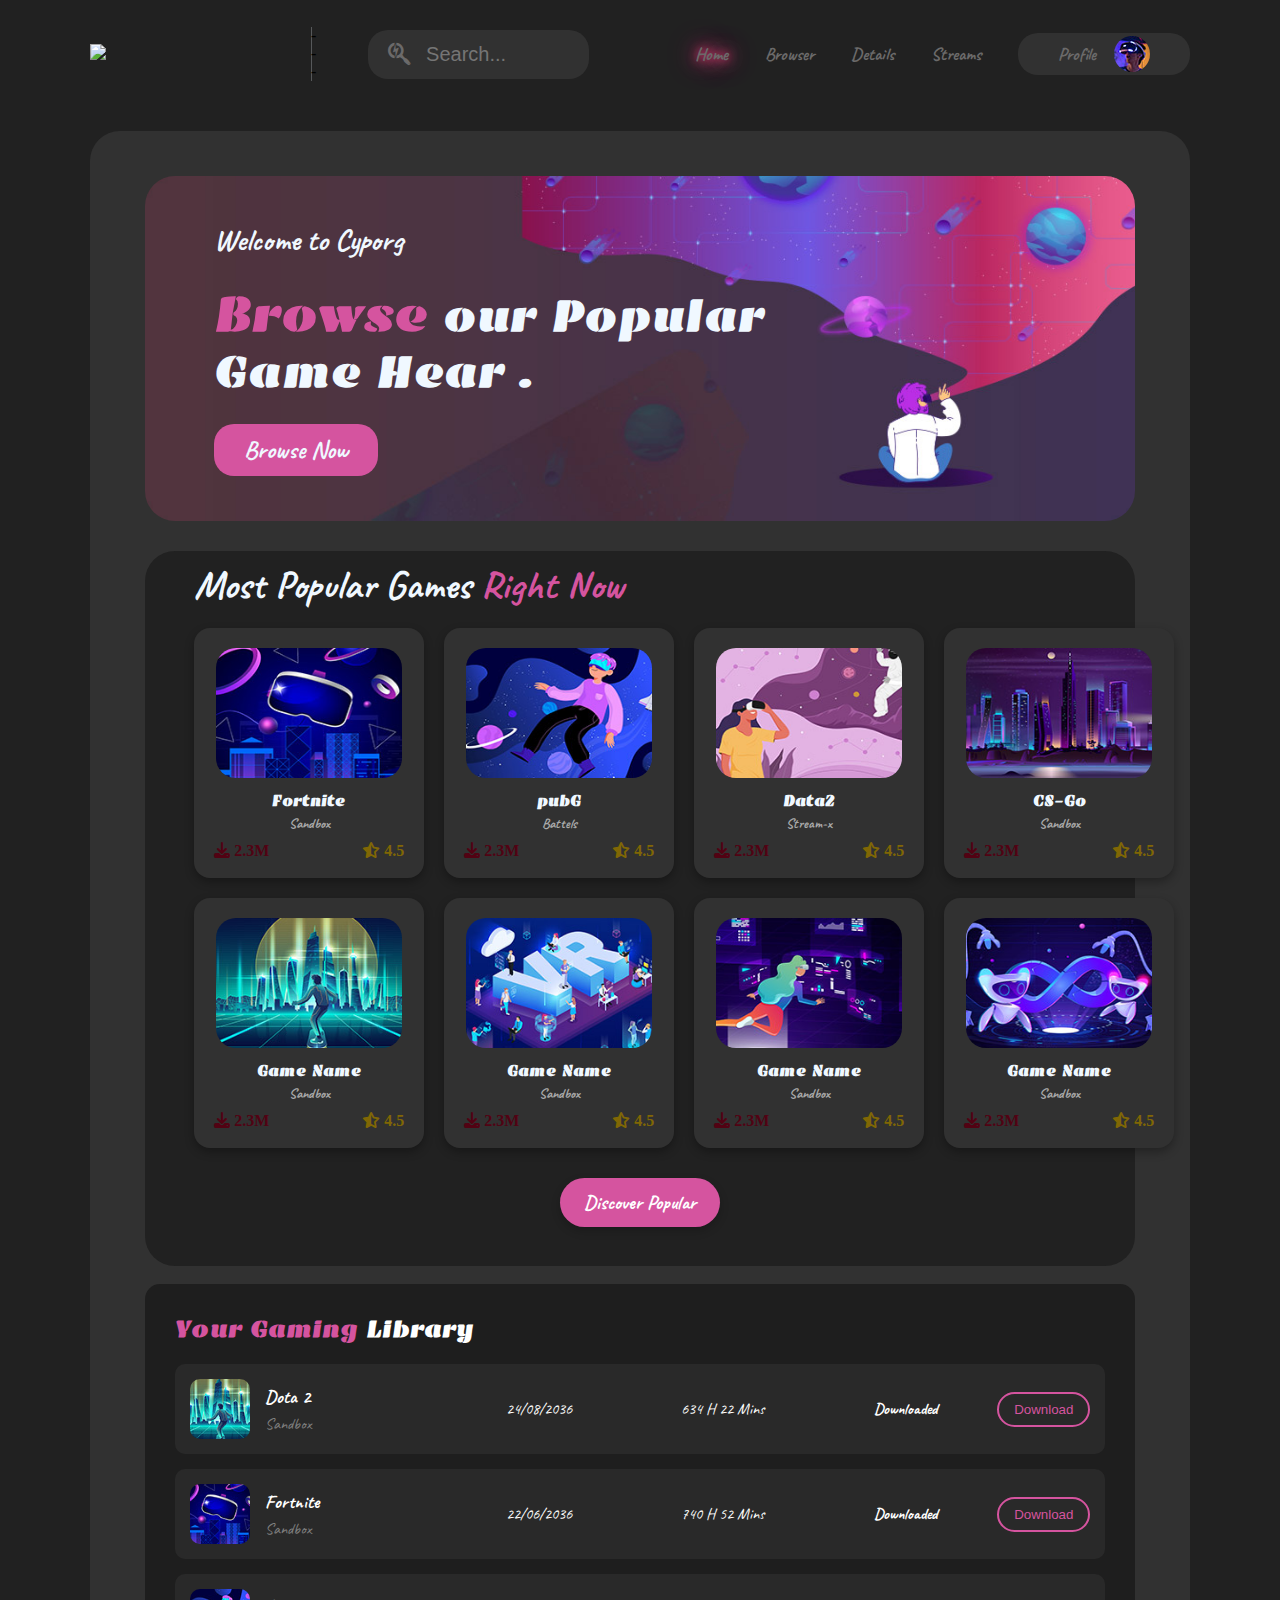
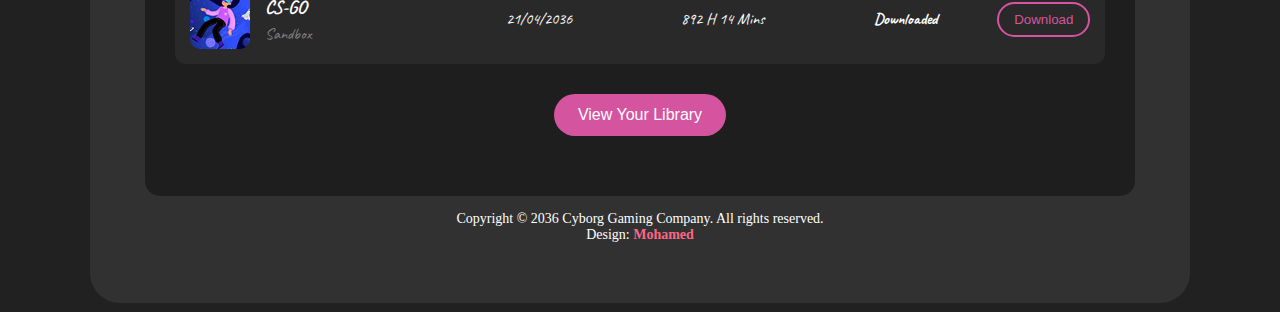
==== commit a112b2b8: "وصف التعديلات" ====
--- a/index.html
+++ b/index.html
@@ -15,7 +15,7 @@
     <link rel="stylesheet" href="https://cdnjs.cloudflare.com/ajax/libs/font-awesome/6.7.2/css/all.min.css"
         integrity="sha512-Evv84Mr4kqVGRNSgIGL/F/aIDqQb7xQ2vcrdIwxfjThSH8CSR7PBEakCr51Ck+w+/U6swU2Im1vVX0SVk9ABhg=="
         crossorigin="anonymous" referrerpolicy="no-referrer" />
-    <link rel="stylesheet" href="./Asses/CSS/Style.css">
+    <link rel="stylesheet" href="/Game/Asses/CSS/Style.css">
     <meta name="viewport" content="width=device-width, initial-scale=1.0">
 
 </head>
@@ -24,7 +24,7 @@
     <section class="Maincontainer">
         <div class="header">
             <div class="logo">
-                <img src="./Asses/images/logo.png">
+                <img src="./images/logo.png">
             </div>
             <div class="hline">---</div>
             <div class="search">
@@ -32,7 +32,7 @@
                 <input type="text" placeholder=" Search... ">
             </div>
             <ul>
-                <li><a href="index.html" class="active">Home</a></li>
+                <li><a href="\Game\index.html" class="active">Home</a></li>
                 <li><a href="./Asses/Html/Browser.html">Browser</a></li>
                 <li><a href="./Asses/Html/Details.html">Details</a></li>
                 <li><a href="./Asses/Html/streams.html">streams</a></li>
--- a/Game/Asses/CSS/Style.css
+++ b/Game/Asses/CSS/Style.css
@@ -0,0 +1,447 @@
+*{
+    margin: 0;
+    padding: 0;
+    box-sizing: border-box;
+}
+
+:root{
+
+--darkgray: #212121;
+--lightgray: #313131;
+--pinkcolor: #D5549F;
+--Mainfont :"Emblema One", system-ui ;
+--Secondreyfont :"Caveat", cursive;
+} 
+
+
+@media (max-width: 768px) {
+    .games {
+      flex-direction: column;
+      align-items: center;
+    }
+  
+    .sidebar {
+      width: 100%;
+    }
+  }
+  
+
+  
+.Maincontainer{
+    width: 100%;
+
+    background-color: var(--darkgray);
+    padding: 3vh 7% 1vh ;
+}
+
+.Maincontainer .header{
+   width: 100%;
+   display: flex;
+    justify-content: space-between;
+    align-items: center;
+}
+
+.Maincontainer .header .logo{
+    width: 15%;
+}
+
+.Maincontainer .header .logo img{
+    width: 100%;
+    height: auto;
+}
+
+.Maincontainer .header .hline{
+    width: 1px;
+    height: 60%;
+    background-color: rgba(151, 156, 160, 0.452);
+}
+
+.Maincontainer .header .search{
+    width: 20%;
+    display: flex;
+    align-items: center;
+    gap: 10px;
+    background-color: var(--lightgray);
+    border-radius: 20px;
+    -webkit-border-radius: 20px;
+    -moz-border-radius: 20px;
+    -ms-border-radius: 20px;
+    -o-border-radius: 20px;
+    padding: 12px 20px;
+    color : #6b6a6a ;
+    font-size: 25px;
+outline: none;
+}
+.Maincontainer .header .search input{
+    background-color: transparent;
+    border: none;
+    font-size: 20px;
+    width: 70%;
+
+}
+
+.Maincontainer .header ul{
+    width: 45%;
+    display: flex;
+    justify-content: space-between;
+    list-style: none;
+    margin-left: 50px;
+    align-items: center;
+}
+
+.Maincontainer .header ul li a{
+    color:#6b6a6a;
+    font-size: 18px;
+    text-decoration: none;
+    text-transform: capitalize;
+    font-family: var(--Secondreyfont);
+    font-weight: bold;
+}
+.Maincontainer .header ul li a:hover{
+    color: var(--pinkcolor);
+    transition: 0.3s ease-in-out;
+}
+
+.Maincontainer .header ul .profile{
+    display: flex;
+    justify-content: space-between;
+    gap: 18px;
+    align-items: center;
+    background-color: var(--lightgray);
+    color: aliceblue;
+    border-radius: 20px;
+    -webkit-border-radius: 20px;
+    -moz-border-radius: 20px;
+    -ms-border-radius: 20px;
+    -o-border-radius: 20px;
+    padding: 3px 40px;
+}
+
+.active {
+    color: #ff4081; /* لون مميز */
+    font-weight: bold; /* اجعل الخط سميك */
+    text-shadow: 0 0 10px #ff4081, 0 0 20px #ff4081, 0 0 30px #ff4081;
+    /* تأثير الظل */
+    transition: all 0.3s ease-in-out; /* تأثير انتقال سلس */
+    
+}
+ 
+
+
+.Maincontainer .header ul .profile img{
+   
+    border-radius: 50%;
+    -webkit-border-radius: 50%;
+    -moz-border-radius: 50%;
+    -ms-border-radius: 50%;
+    -o-border-radius: 50%;
+}
+
+.Maincontainer .content{
+    width: 100%;
+    padding: 5vh 5% ;
+    background-color: var(--lightgray);
+    border-radius: 30px;
+    -webkit-border-radius:  30px;
+    -moz-border-radius:  30px;
+    -ms-border-radius:  30px;
+    -o-border-radius:  30px;
+    margin-top: 50px;
+}
+
+.Maincontainer .content .banner{
+    width: 100%;
+    background-image: url(../images/banner-bg.jpg);
+    background-size: 100% 100%;
+    padding: 5vh 7%;
+    border-radius: 30px;
+    -webkit-border-radius:  30px;
+    -moz-border-radius:  30px;
+    -ms-border-radius:  30px;
+    -o-border-radius:  30px;
+    color: aliceblue;   
+}
+
+.Maincontainer .content .banner h1 span{
+    color: var(--pinkcolor);
+    font-family: var(--Mainfont);
+    font-size: 50px;
+    font-weight: bold;
+}
+.Maincontainer .content .banner h3{
+   font-size: 30px;
+    font-family: var(--Secondreyfont);
+    font-weight: bold;
+}
+
+.Maincontainer .content .banner h1 {
+    font-size: 45px;
+    font-family: var(--Mainfont);
+    font-weight: bold;
+    margin: 25px 0;
+}
+.Maincontainer .content .banner button{
+    background-color: var(--pinkcolor);
+    color: aliceblue;
+    padding: 10px 30px;
+    border: none;
+    border-radius: 20px;
+    -webkit-border-radius: 20px;
+    -moz-border-radius: 20px;
+    -ms-border-radius: 20px;
+    -o-border-radius: 20px;
+    font-size: 25px;
+    font-family: var(--Secondreyfont);
+    font-weight: bold;
+    border: none;
+}
+
+
+
+.Maincontainer .content .smallbanner {
+    width: 100%;
+    padding: 1vh 5% ;
+    background-color: var(--darkgray);
+    border-radius: 30px;
+    -webkit-border-radius:  30px;
+    -moz-border-radius:  30px;
+    -ms-border-radius:  30px;
+    -o-border-radius:  30px;
+    margin-top: 30px;
+    
+    }
+
+
+.Maincontainer .content .smallbanner h3{
+    font-size: 40px;
+    font-family: var(--Secondreyfont);
+    font-weight: bold;
+    color: aliceblue;
+}
+.Maincontainer .content .smallbanner h3 span{
+    color: var(--pinkcolor);
+    font-family: var(--Secondreyfont);
+    font-weight: bold;
+}
+
+.Maincontainer .content .smallbanner .cardcontainer {
+    display: grid;
+    grid-template-columns: repeat(4, 1fr); /* يجعل كل صف يحتوي على 4 كروت */
+    gap: 20px;
+
+}
+
+.Maincontainer .content .smallbanner .card {
+    background-color: var(--lightgray);
+    color: white;
+    padding: 16px;
+    width: 230px;
+    height: 250px;
+    border-radius: 16px;
+    box-shadow: 0 4px 10px rgba(0, 0, 0, 0.3);
+    text-align: center;
+    padding: 20px;
+    position: relative;
+
+    
+
+}
+
+/* Image Styling */
+.Maincontainer .content .smallbanner .card img {
+    width: 98%;
+    height: 130px;
+    border-radius: 20px ;
+    -webkit-border-radius: 20px;
+    -moz-border-radius: 20px;
+    -ms-border-radius: 20px;
+    -o-border-radius: 20px;
+    
+
+
+
+}
+
+/* Title & Category */
+.Maincontainer .content .smallbanner .card .game-title {
+    font-size: 15px;
+    font-family: var(--Mainfont);
+    margin: 10px 0 5px;
+}
+
+.Maincontainer .content .smallbanner .card .game-category {
+    color: #aaa;
+    font-size: 14px;
+    font-family: var(--Secondreyfont);
+    font-weight: bold;
+}
+
+/* Rating & Downloads */
+.Maincontainer .content .smallbanner .card .game-info {
+    display: flex;
+    justify-content: space-between;
+    margin-top: 10px;
+    font-weight: bold;
+}
+
+.Maincontainer .content .smallbanner .card .rating {
+    color: #806705;
+}
+
+.Maincontainer .content .smallbanner .card .downloads {
+    color: #520213;
+}
+
+.discoverbtn {
+    
+    background-color :var(--pinkcolor); /* لون الخلفية */
+    color: white; 
+    font-size: 16px;
+    font-weight: bold;
+    padding: 12px 24px;
+    border: none;
+    border-radius: 30px; 
+    display: block;
+    margin: 30px auto; 
+    box-shadow: 0px 4px 10px rgba(0, 0, 0, 0.2); /* إضافة ظل خفيف */
+    transition: 0.3s ease-in-out;
+    font-family: var(--Secondreyfont);
+    font-weight: bold;
+    text-align: center; /* محاذاة النص في المنتصف */
+    text-decoration: none; /* إزالة التسطير من النص */
+    cursor: pointer; /* تغيير شكل المؤشر عند التمرير فوق الزر */
+    font-size: 20px; /* حجم الخط */
+
+}
+
+.discoverbtn:hover {
+    background-color: #4d032e; /* لون الخلفية عند التمرير */
+    transform: translateY(-2px); /* تحريك الزر لأعلى قليلاً عند التمرير */
+    box-shadow: 0px 6px 15px rgba(0, 0, 0, 0.3); /* زيادة الظل عند التمرير */
+}
+
+
+
+    .library-container {
+        background-color: #1e1e1e;
+        padding: 30px;
+        border-radius: 15px;
+        text-align: center;
+        width: 100%;
+        height: 900%;
+        margin: auto;
+    }
+    
+    .library-title {
+        font-size: 24px;
+        color: white;
+        font-weight: bold;
+        text-align: left;
+        margin-bottom: 20px;
+        font-family: var(--Mainfont);
+        font-weight: bold;
+    }
+    
+    .library-title span {
+        color: white;
+        font-weight: bold;
+    }
+    
+    .library-title span:last-child {
+        color: var(--pinkcolor);
+    }
+    
+    .game-list {
+        display: flex;
+        flex-direction: column;
+        gap: 15px;
+        font-family: var(--Secondreyfont);
+
+    }
+    
+    .game-item {
+        display: flex;
+        align-items: center;
+        background-color: #292929;
+        padding: 15px;
+        border-radius: 10px;
+    }
+    
+    .game-item img {
+        width: 60px;
+        height: 60px;
+        border-radius: 10px;
+        margin-right: 15px;
+    }
+    
+    .game-info {
+        flex: 1;
+        text-align: left;
+    }
+    
+    .game-info h3 {
+        font-family: var(--Secondreyfont);
+        color: white;
+        margin: 0;
+    }
+    
+    .game-info p {
+        color: gray;
+        margin: 5px 0 0;
+    }
+    
+    .date, .hours, .status {
+        color: white;
+        flex: 1;
+        text-align: center;
+    }
+    
+    .download-btn {
+        border: 2px solid var(--pinkcolor);
+        background: none;
+        color: var(--pinkcolor);
+        padding: 8px 15px;
+        border-radius: 20px;
+        cursor: pointer;
+        transition: 0.3s;
+    }
+    
+
+    .download-btn:hover {
+        background: #99001f;
+        color: white;
+    }
+    
+    
+    .view-library {
+        background-color: var(--pinkcolor);
+        color: white;
+        font-size: 16px;
+        padding: 12px 24px;
+        border: none;
+        border-radius: 30px;
+        cursor: pointer;
+        display: block;
+        margin: 30px auto;
+        transition: 0.3s ease-in-out;
+    }
+    
+    .view-library:hover {
+        background-color: var(--pinkcolor);
+    }
+    .footer {
+        color: white;
+        text-align: center;
+        padding: 15px 0;
+        font-size: 14px;
+        width: 100%;
+        position: relative;
+        bottom: 0;
+
+    }
+    
+    .footer span {
+        color: #ff6584;
+        font-weight: bold;
+    }
+    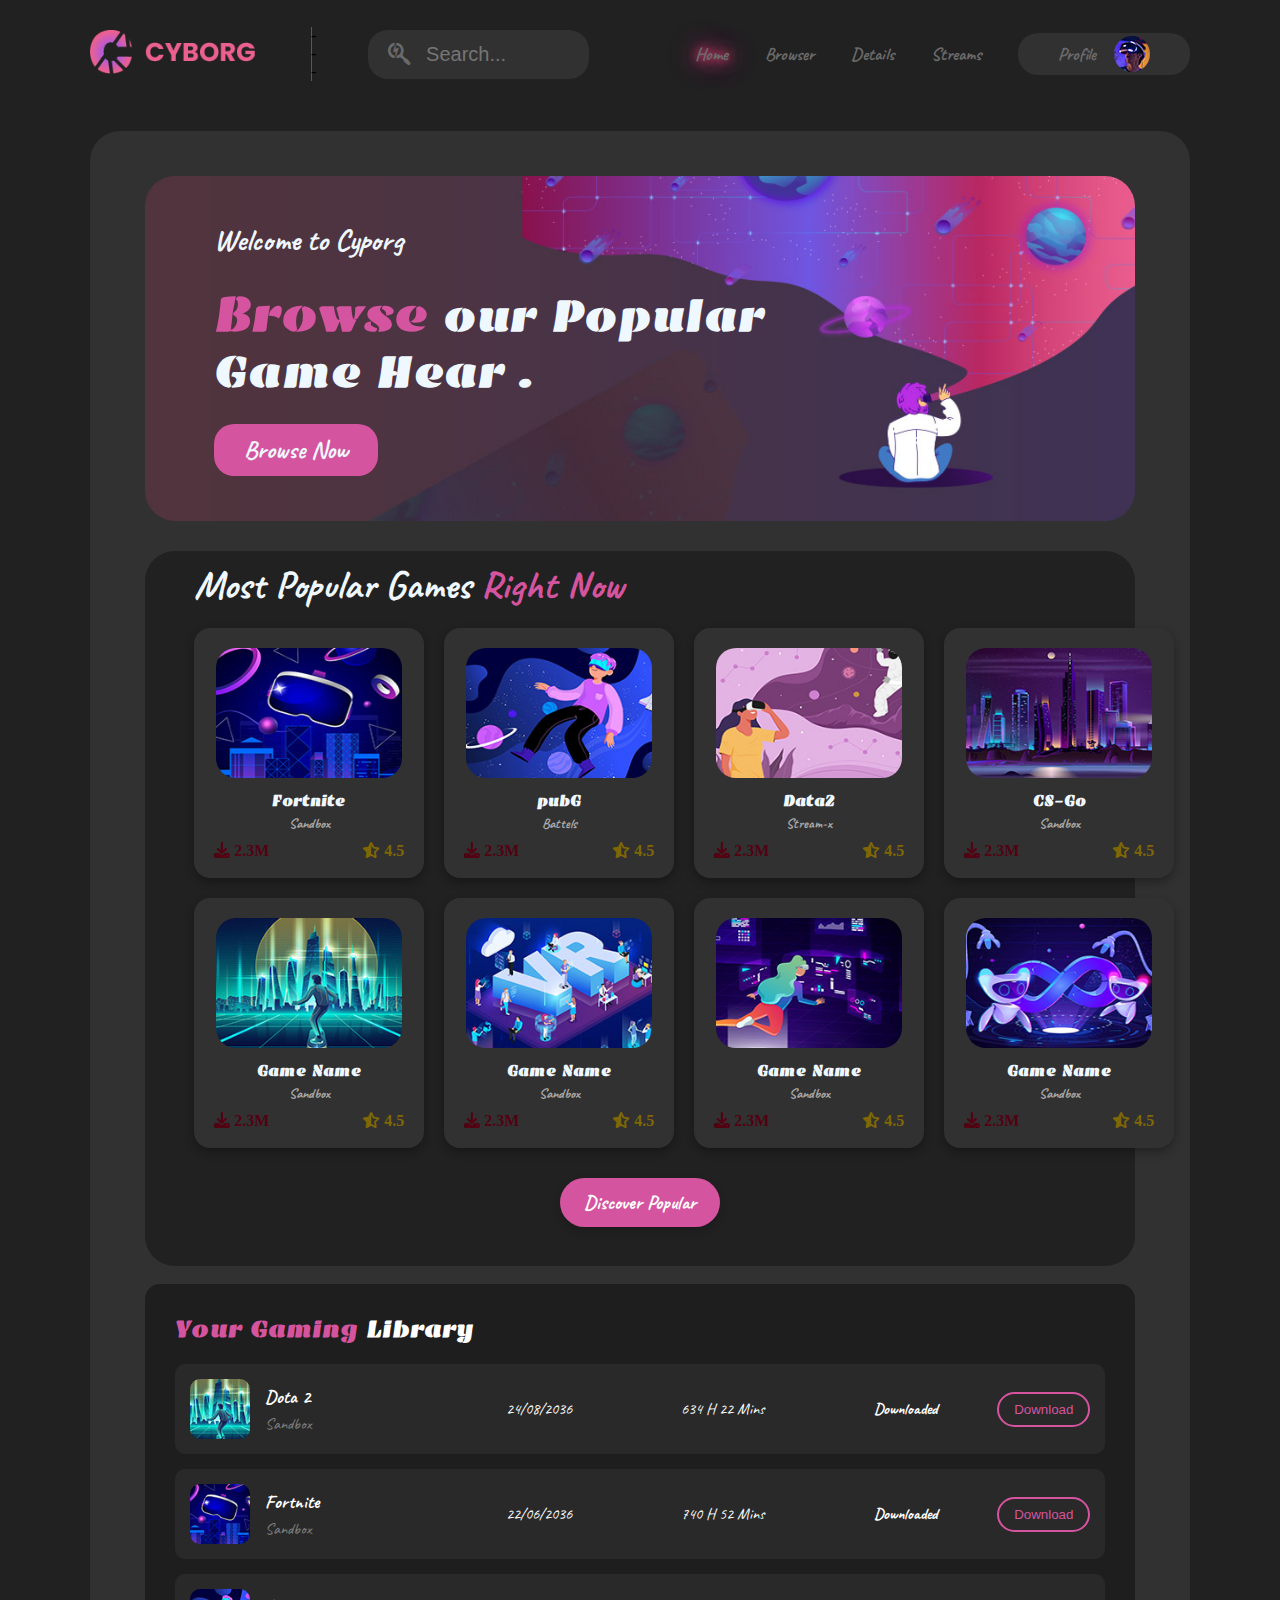
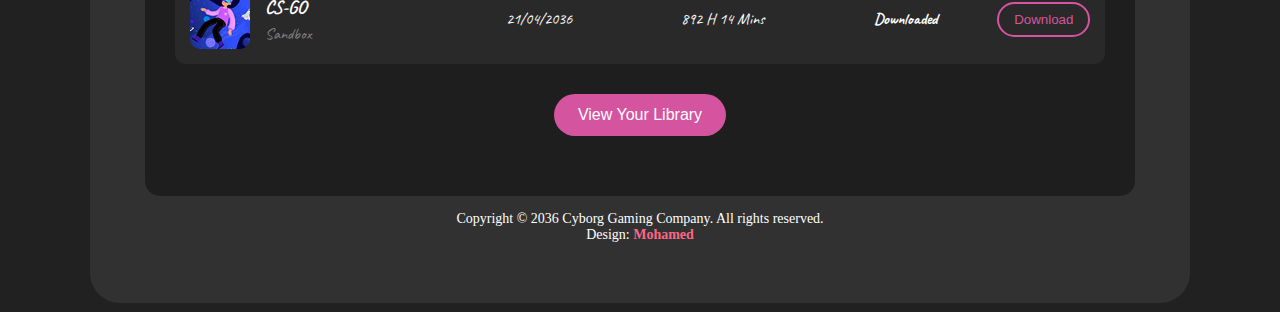
==== commit bdb0934b: "وصف التعديلات" ====
--- a/index.html
+++ b/index.html
@@ -15,7 +15,7 @@
     <link rel="stylesheet" href="https://cdnjs.cloudflare.com/ajax/libs/font-awesome/6.7.2/css/all.min.css"
         integrity="sha512-Evv84Mr4kqVGRNSgIGL/F/aIDqQb7xQ2vcrdIwxfjThSH8CSR7PBEakCr51Ck+w+/U6swU2Im1vVX0SVk9ABhg=="
         crossorigin="anonymous" referrerpolicy="no-referrer" />
-    <link rel="stylesheet" href="/Game/Asses/CSS/Style.css">
+    <link rel="stylesheet" href="./Asses/CSS/Style.css">
     <meta name="viewport" content="width=device-width, initial-scale=1.0">
 
 </head>
@@ -24,7 +24,7 @@
     <section class="Maincontainer">
         <div class="header">
             <div class="logo">
-                <img src="./images/logo.png">
+                <img src="./Asses/images/logo.png">
             </div>
             <div class="hline">---</div>
             <div class="search">
@@ -32,7 +32,7 @@
                 <input type="text" placeholder=" Search... ">
             </div>
             <ul>
-                <li><a href="\Game\index.html" class="active">Home</a></li>
+                <li><a href="./index.html" class="active">Home</a></li>
                 <li><a href="./Asses/Html/Browser.html">Browser</a></li>
                 <li><a href="./Asses/Html/Details.html">Details</a></li>
                 <li><a href="./Asses/Html/streams.html">streams</a></li>
--- a/Asses/CSS/Style.css
+++ b/Asses/CSS/Style.css
@@ -0,0 +1,447 @@
+*{
+    margin: 0;
+    padding: 0;
+    box-sizing: border-box;
+}
+
+:root{
+
+--darkgray: #212121;
+--lightgray: #313131;
+--pinkcolor: #D5549F;
+--Mainfont :"Emblema One", system-ui ;
+--Secondreyfont :"Caveat", cursive;
+} 
+
+
+@media (max-width: 768px) {
+    .games {
+      flex-direction: column;
+      align-items: center;
+    }
+  
+    .sidebar {
+      width: 100%;
+    }
+  }
+  
+
+  
+.Maincontainer{
+    width: 100%;
+
+    background-color: var(--darkgray);
+    padding: 3vh 7% 1vh ;
+}
+
+.Maincontainer .header{
+   width: 100%;
+   display: flex;
+    justify-content: space-between;
+    align-items: center;
+}
+
+.Maincontainer .header .logo{
+    width: 15%;
+}
+
+.Maincontainer .header .logo img{
+    width: 100%;
+    height: auto;
+}
+
+.Maincontainer .header .hline{
+    width: 1px;
+    height: 60%;
+    background-color: rgba(151, 156, 160, 0.452);
+}
+
+.Maincontainer .header .search{
+    width: 20%;
+    display: flex;
+    align-items: center;
+    gap: 10px;
+    background-color: var(--lightgray);
+    border-radius: 20px;
+    -webkit-border-radius: 20px;
+    -moz-border-radius: 20px;
+    -ms-border-radius: 20px;
+    -o-border-radius: 20px;
+    padding: 12px 20px;
+    color : #6b6a6a ;
+    font-size: 25px;
+outline: none;
+}
+.Maincontainer .header .search input{
+    background-color: transparent;
+    border: none;
+    font-size: 20px;
+    width: 70%;
+
+}
+
+.Maincontainer .header ul{
+    width: 45%;
+    display: flex;
+    justify-content: space-between;
+    list-style: none;
+    margin-left: 50px;
+    align-items: center;
+}
+
+.Maincontainer .header ul li a{
+    color:#6b6a6a;
+    font-size: 18px;
+    text-decoration: none;
+    text-transform: capitalize;
+    font-family: var(--Secondreyfont);
+    font-weight: bold;
+}
+.Maincontainer .header ul li a:hover{
+    color: var(--pinkcolor);
+    transition: 0.3s ease-in-out;
+}
+
+.Maincontainer .header ul .profile{
+    display: flex;
+    justify-content: space-between;
+    gap: 18px;
+    align-items: center;
+    background-color: var(--lightgray);
+    color: aliceblue;
+    border-radius: 20px;
+    -webkit-border-radius: 20px;
+    -moz-border-radius: 20px;
+    -ms-border-radius: 20px;
+    -o-border-radius: 20px;
+    padding: 3px 40px;
+}
+
+.active {
+    color: #ff4081; /* لون مميز */
+    font-weight: bold; /* اجعل الخط سميك */
+    text-shadow: 0 0 10px #ff4081, 0 0 20px #ff4081, 0 0 30px #ff4081;
+    /* تأثير الظل */
+    transition: all 0.3s ease-in-out; /* تأثير انتقال سلس */
+    
+}
+ 
+
+
+.Maincontainer .header ul .profile img{
+   
+    border-radius: 50%;
+    -webkit-border-radius: 50%;
+    -moz-border-radius: 50%;
+    -ms-border-radius: 50%;
+    -o-border-radius: 50%;
+}
+
+.Maincontainer .content{
+    width: 100%;
+    padding: 5vh 5% ;
+    background-color: var(--lightgray);
+    border-radius: 30px;
+    -webkit-border-radius:  30px;
+    -moz-border-radius:  30px;
+    -ms-border-radius:  30px;
+    -o-border-radius:  30px;
+    margin-top: 50px;
+}
+
+.Maincontainer .content .banner{
+    width: 100%;
+    background-image: url(../images/banner-bg.jpg);
+    background-size: 100% 100%;
+    padding: 5vh 7%;
+    border-radius: 30px;
+    -webkit-border-radius:  30px;
+    -moz-border-radius:  30px;
+    -ms-border-radius:  30px;
+    -o-border-radius:  30px;
+    color: aliceblue;   
+}
+
+.Maincontainer .content .banner h1 span{
+    color: var(--pinkcolor);
+    font-family: var(--Mainfont);
+    font-size: 50px;
+    font-weight: bold;
+}
+.Maincontainer .content .banner h3{
+   font-size: 30px;
+    font-family: var(--Secondreyfont);
+    font-weight: bold;
+}
+
+.Maincontainer .content .banner h1 {
+    font-size: 45px;
+    font-family: var(--Mainfont);
+    font-weight: bold;
+    margin: 25px 0;
+}
+.Maincontainer .content .banner button{
+    background-color: var(--pinkcolor);
+    color: aliceblue;
+    padding: 10px 30px;
+    border: none;
+    border-radius: 20px;
+    -webkit-border-radius: 20px;
+    -moz-border-radius: 20px;
+    -ms-border-radius: 20px;
+    -o-border-radius: 20px;
+    font-size: 25px;
+    font-family: var(--Secondreyfont);
+    font-weight: bold;
+    border: none;
+}
+
+
+
+.Maincontainer .content .smallbanner {
+    width: 100%;
+    padding: 1vh 5% ;
+    background-color: var(--darkgray);
+    border-radius: 30px;
+    -webkit-border-radius:  30px;
+    -moz-border-radius:  30px;
+    -ms-border-radius:  30px;
+    -o-border-radius:  30px;
+    margin-top: 30px;
+    
+    }
+
+
+.Maincontainer .content .smallbanner h3{
+    font-size: 40px;
+    font-family: var(--Secondreyfont);
+    font-weight: bold;
+    color: aliceblue;
+}
+.Maincontainer .content .smallbanner h3 span{
+    color: var(--pinkcolor);
+    font-family: var(--Secondreyfont);
+    font-weight: bold;
+}
+
+.Maincontainer .content .smallbanner .cardcontainer {
+    display: grid;
+    grid-template-columns: repeat(4, 1fr); /* يجعل كل صف يحتوي على 4 كروت */
+    gap: 20px;
+
+}
+
+.Maincontainer .content .smallbanner .card {
+    background-color: var(--lightgray);
+    color: white;
+    padding: 16px;
+    width: 230px;
+    height: 250px;
+    border-radius: 16px;
+    box-shadow: 0 4px 10px rgba(0, 0, 0, 0.3);
+    text-align: center;
+    padding: 20px;
+    position: relative;
+
+    
+
+}
+
+/* Image Styling */
+.Maincontainer .content .smallbanner .card img {
+    width: 98%;
+    height: 130px;
+    border-radius: 20px ;
+    -webkit-border-radius: 20px;
+    -moz-border-radius: 20px;
+    -ms-border-radius: 20px;
+    -o-border-radius: 20px;
+    
+
+
+
+}
+
+/* Title & Category */
+.Maincontainer .content .smallbanner .card .game-title {
+    font-size: 15px;
+    font-family: var(--Mainfont);
+    margin: 10px 0 5px;
+}
+
+.Maincontainer .content .smallbanner .card .game-category {
+    color: #aaa;
+    font-size: 14px;
+    font-family: var(--Secondreyfont);
+    font-weight: bold;
+}
+
+/* Rating & Downloads */
+.Maincontainer .content .smallbanner .card .game-info {
+    display: flex;
+    justify-content: space-between;
+    margin-top: 10px;
+    font-weight: bold;
+}
+
+.Maincontainer .content .smallbanner .card .rating {
+    color: #806705;
+}
+
+.Maincontainer .content .smallbanner .card .downloads {
+    color: #520213;
+}
+
+.discoverbtn {
+    
+    background-color :var(--pinkcolor); /* لون الخلفية */
+    color: white; 
+    font-size: 16px;
+    font-weight: bold;
+    padding: 12px 24px;
+    border: none;
+    border-radius: 30px; 
+    display: block;
+    margin: 30px auto; 
+    box-shadow: 0px 4px 10px rgba(0, 0, 0, 0.2); /* إضافة ظل خفيف */
+    transition: 0.3s ease-in-out;
+    font-family: var(--Secondreyfont);
+    font-weight: bold;
+    text-align: center; /* محاذاة النص في المنتصف */
+    text-decoration: none; /* إزالة التسطير من النص */
+    cursor: pointer; /* تغيير شكل المؤشر عند التمرير فوق الزر */
+    font-size: 20px; /* حجم الخط */
+
+}
+
+.discoverbtn:hover {
+    background-color: #4d032e; /* لون الخلفية عند التمرير */
+    transform: translateY(-2px); /* تحريك الزر لأعلى قليلاً عند التمرير */
+    box-shadow: 0px 6px 15px rgba(0, 0, 0, 0.3); /* زيادة الظل عند التمرير */
+}
+
+
+
+    .library-container {
+        background-color: #1e1e1e;
+        padding: 30px;
+        border-radius: 15px;
+        text-align: center;
+        width: 100%;
+        height: 900%;
+        margin: auto;
+    }
+    
+    .library-title {
+        font-size: 24px;
+        color: white;
+        font-weight: bold;
+        text-align: left;
+        margin-bottom: 20px;
+        font-family: var(--Mainfont);
+        font-weight: bold;
+    }
+    
+    .library-title span {
+        color: white;
+        font-weight: bold;
+    }
+    
+    .library-title span:last-child {
+        color: var(--pinkcolor);
+    }
+    
+    .game-list {
+        display: flex;
+        flex-direction: column;
+        gap: 15px;
+        font-family: var(--Secondreyfont);
+
+    }
+    
+    .game-item {
+        display: flex;
+        align-items: center;
+        background-color: #292929;
+        padding: 15px;
+        border-radius: 10px;
+    }
+    
+    .game-item img {
+        width: 60px;
+        height: 60px;
+        border-radius: 10px;
+        margin-right: 15px;
+    }
+    
+    .game-info {
+        flex: 1;
+        text-align: left;
+    }
+    
+    .game-info h3 {
+        font-family: var(--Secondreyfont);
+        color: white;
+        margin: 0;
+    }
+    
+    .game-info p {
+        color: gray;
+        margin: 5px 0 0;
+    }
+    
+    .date, .hours, .status {
+        color: white;
+        flex: 1;
+        text-align: center;
+    }
+    
+    .download-btn {
+        border: 2px solid var(--pinkcolor);
+        background: none;
+        color: var(--pinkcolor);
+        padding: 8px 15px;
+        border-radius: 20px;
+        cursor: pointer;
+        transition: 0.3s;
+    }
+    
+
+    .download-btn:hover {
+        background: #99001f;
+        color: white;
+    }
+    
+    
+    .view-library {
+        background-color: var(--pinkcolor);
+        color: white;
+        font-size: 16px;
+        padding: 12px 24px;
+        border: none;
+        border-radius: 30px;
+        cursor: pointer;
+        display: block;
+        margin: 30px auto;
+        transition: 0.3s ease-in-out;
+    }
+    
+    .view-library:hover {
+        background-color: var(--pinkcolor);
+    }
+    .footer {
+        color: white;
+        text-align: center;
+        padding: 15px 0;
+        font-size: 14px;
+        width: 100%;
+        position: relative;
+        bottom: 0;
+
+    }
+    
+    .footer span {
+        color: #ff6584;
+        font-weight: bold;
+    }
+    